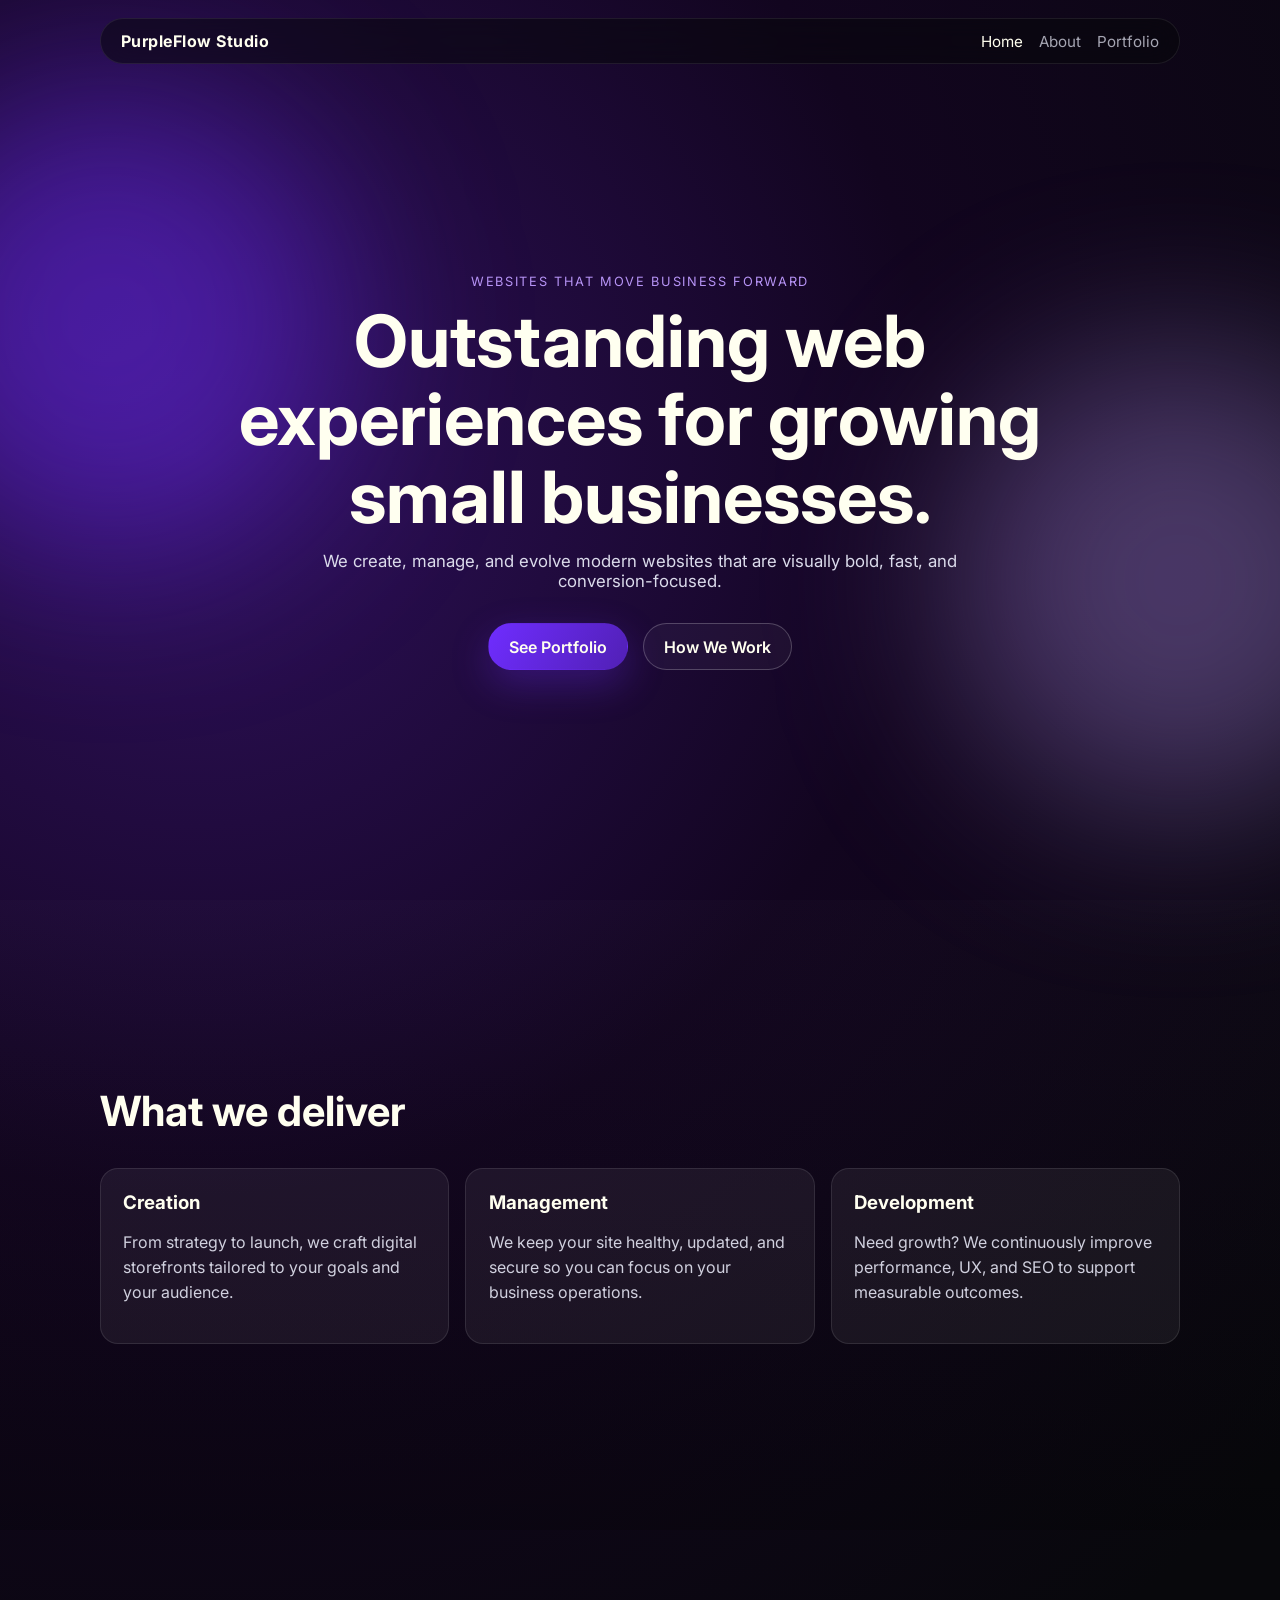
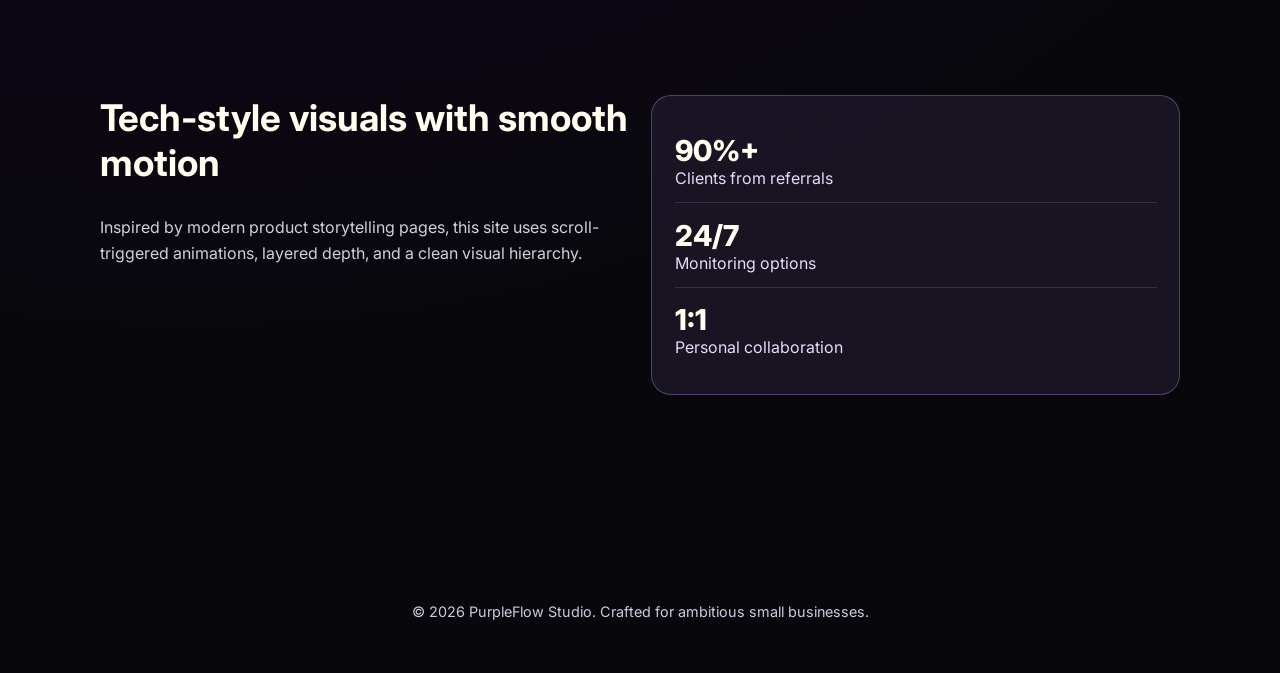
==== index.html @ ea095a4b "Add files via upload" ====
<!DOCTYPE html>
<html lang="en">
  <head>
    <meta charset="UTF-8" />
    <meta name="viewport" content="width=device-width, initial-scale=1.0" />
    <title>PurpleFlow Studio | Home</title>
    <meta
      name="description"
      content="PurpleFlow Studio creates, manages, and develops high-performing websites for small businesses."
    />
    <link rel="preconnect" href="https://fonts.googleapis.com" />
    <link rel="preconnect" href="https://fonts.gstatic.com" crossorigin />
    <link
      href="https://fonts.googleapis.com/css2?family=Inter:wght@400;500;600;700;800&display=swap"
      rel="stylesheet"
    />
    <link rel="stylesheet" href="./index.css" />
  </head>
  <body>
    <div class="scroll-progress" aria-hidden="true"></div>

    <header class="site-header glass">
      <a class="brand" href="./index.html">PurpleFlow Studio</a>
      <nav>
        <ul class="nav-list">
          <li><a class="nav-link active" href="./index.html">Home</a></li>
          <li><a class="nav-link" href="./about.html">About</a></li>
          <li><a class="nav-link" href="./portfolio.html">Portfolio</a></li>
        </ul>
      </nav>
    </header>

    <main>
      <section class="hero section">
        <div class="orb orb-one" aria-hidden="true"></div>
        <div class="orb orb-two" aria-hidden="true"></div>
        <div class="hero-content">
          <p class="eyebrow reveal">Websites that move business forward</p>
          <h1 class="reveal">
            Outstanding web experiences for growing small businesses.
          </h1>
          <p class="hero-description reveal">
            We create, manage, and evolve modern websites that are visually bold,
            fast, and conversion-focused.
          </p>
          <div class="hero-actions reveal">
            <a class="btn btn-primary" href="./portfolio.html">See Portfolio</a>
            <a class="btn btn-secondary" href="./about.html">How We Work</a>
          </div>
        </div>
      </section>

      <section class="section section-dark">
        <div class="content-wrap">
          <h2 class="section-title reveal">What we deliver</h2>
          <div class="feature-grid">
            <article class="feature-card reveal">
              <h3>Creation</h3>
              <p>
                From strategy to launch, we craft digital storefronts tailored
                to your goals and your audience.
              </p>
            </article>
            <article class="feature-card reveal">
              <h3>Management</h3>
              <p>
                We keep your site healthy, updated, and secure so you can focus
                on your business operations.
              </p>
            </article>
            <article class="feature-card reveal">
              <h3>Development</h3>
              <p>
                Need growth? We continuously improve performance, UX, and SEO to
                support measurable outcomes.
              </p>
            </article>
          </div>
        </div>
      </section>

      <section class="section">
        <div class="content-wrap split-layout">
          <div class="split-copy reveal">
            <h2>Tech-style visuals with smooth motion</h2>
            <p>
              Inspired by modern product storytelling pages, this site uses
              scroll-triggered animations, layered depth, and a clean visual
              hierarchy.
            </p>
          </div>
          <div class="stats-card reveal">
            <div class="stat">
              <span class="stat-number">90%+</span>
              <span class="stat-label">Clients from referrals</span>
            </div>
            <div class="stat">
              <span class="stat-number">24/7</span>
              <span class="stat-label">Monitoring options</span>
            </div>
            <div class="stat">
              <span class="stat-number">1:1</span>
              <span class="stat-label">Personal collaboration</span>
            </div>
          </div>
        </div>
      </section>
    </main>

    <footer class="site-footer">
      <p>© 2026 PurpleFlow Studio. Crafted for ambitious small businesses.</p>
    </footer>

    <script src="./index.js"></script>
  </body>
</html>
---- index.css ----
:root {
  --purpleflow: #6f2dff;
  --lavender: #b794f6;
  --ivory: #fffff0;
  --black: #08080c;
  --muted: #a6a6b3;
  --card: rgba(255, 255, 255, 0.06);
}

* {
  box-sizing: border-box;
}

html,
body {
  margin: 0;
  padding: 0;
  scroll-behavior: smooth;
}

body {
  font-family: "Inter", sans-serif;
  color: var(--ivory);
  background: radial-gradient(circle at 15% 20%, #30115f 0, #12051f 35%, #08080c 70%);
  overflow-x: hidden;
}

.scroll-progress {
  position: fixed;
  top: 0;
  left: 0;
  height: 4px;
  width: 0;
  background: linear-gradient(90deg, var(--lavender), var(--purpleflow));
  z-index: 100;
}

.glass {
  backdrop-filter: blur(16px);
  background: rgba(8, 8, 12, 0.55);
  border: 1px solid rgba(255, 255, 255, 0.08);
}

.site-header {
  position: fixed;
  top: 18px;
  left: 50%;
  transform: translateX(-50%);
  width: min(94%, 1080px);
  border-radius: 999px;
  padding: 0.75rem 1.25rem;
  display: flex;
  justify-content: space-between;
  align-items: center;
  z-index: 90;
}

.brand {
  color: var(--ivory);
  text-decoration: none;
  font-weight: 700;
  letter-spacing: 0.03em;
}

.nav-list {
  list-style: none;
  display: flex;
  gap: 1rem;
  margin: 0;
  padding: 0;
}

.nav-link {
  color: var(--muted);
  text-decoration: none;
  font-size: 0.95rem;
  transition: color 0.25s ease;
}

.nav-link:hover,
.nav-link.active {
  color: var(--ivory);
}

.section {
  min-height: 70vh;
  display: grid;
  place-items: center;
  padding: 6rem 1.2rem;
}

.hero {
  min-height: 100vh;
  position: relative;
  isolation: isolate;
  padding-top: 8rem;
}

.orb {
  position: absolute;
  width: 460px;
  height: 460px;
  border-radius: 50%;
  filter: blur(90px);
  z-index: -1;
}

.orb-one {
  background: rgba(111, 45, 255, 0.45);
  top: 10%;
  left: -120px;
}

.orb-two {
  background: rgba(183, 148, 246, 0.35);
  bottom: 10%;
  right: -130px;
}

.hero-content {
  width: min(900px, 100%);
  text-align: center;
}

.eyebrow {
  text-transform: uppercase;
  letter-spacing: 0.13em;
  font-size: 0.8rem;
  color: var(--lavender);
}

h1 {
  font-size: clamp(2.1rem, 7vw, 4.5rem);
  line-height: 1.08;
  margin: 0.7rem 0 1rem;
}

.hero-description {
  color: #dbdbeb;
  width: min(730px, 100%);
  margin: 0 auto;
  font-size: 1.05rem;
}

.hero-actions {
  margin-top: 2rem;
  display: flex;
  justify-content: center;
  gap: 0.9rem;
  flex-wrap: wrap;
}

.btn {
  text-decoration: none;
  padding: 0.78rem 1.25rem;
  border-radius: 999px;
  font-weight: 600;
  border: 1px solid transparent;
  transition: transform 0.25s ease, box-shadow 0.25s ease, background 0.25s ease;
}

.btn:hover {
  transform: translateY(-2px);
}

.btn-primary {
  color: var(--ivory);
  background: linear-gradient(120deg, var(--purpleflow), #5120b5);
  box-shadow: 0 14px 38px rgba(111, 45, 255, 0.3);
}

.btn-secondary {
  color: var(--ivory);
  background: rgba(255, 255, 255, 0.04);
  border-color: rgba(255, 255, 255, 0.22);
}

.section-dark {
  background: linear-gradient(180deg, rgba(255, 255, 255, 0.01), rgba(0, 0, 0, 0.2));
}

.content-wrap {
  width: min(1080px, 100%);
}

.section-title {
  font-size: clamp(1.7rem, 4vw, 2.6rem);
  margin: 0 0 2rem;
}

.feature-grid {
  display: grid;
  grid-template-columns: repeat(auto-fit, minmax(230px, 1fr));
  gap: 1rem;
}

.feature-card {
  padding: 1.4rem;
  border-radius: 18px;
  background: var(--card);
  border: 1px solid rgba(255, 255, 255, 0.1);
}

.feature-card h3 {
  margin: 0;
}

.feature-card p {
  color: #d0d0de;
  line-height: 1.55;
}

.split-layout {
  display: grid;
  grid-template-columns: repeat(2, minmax(260px, 1fr));
  gap: 1.4rem;
}

.split-copy h2 {
  margin-top: 0;
  font-size: clamp(1.5rem, 3.5vw, 2.3rem);
}

.split-copy p {
  color: #d0d0de;
  line-height: 1.6;
}

.stats-card {
  padding: 1.4rem;
  border-radius: 20px;
  border: 1px solid rgba(183, 148, 246, 0.35);
  background: rgba(183, 148, 246, 0.09);
}

.stat {
  display: flex;
  flex-direction: column;
  padding: 0.9rem 0;
  border-bottom: 1px solid rgba(255, 255, 255, 0.12);
}

.stat:last-child {
  border-bottom: 0;
}

.stat-number {
  font-size: 1.8rem;
  font-weight: 800;
}

.stat-label {
  color: #e4ddf9;
}

.site-footer {
  text-align: center;
  color: #cecae1;
  font-size: 0.9rem;
  padding: 1.8rem 1rem 2.4rem;
}

.reveal {
  opacity: 0;
  transform: translateY(20px);
  transition: opacity 0.8s ease, transform 0.8s ease;
}

.reveal.visible {
  opacity: 1;
  transform: translateY(0);
}

@media (max-width: 760px) {
  .site-header {
    width: 96%;
  }

  .nav-list {
    gap: 0.6rem;
  }

  .split-layout {
    grid-template-columns: 1fr;
  }
}
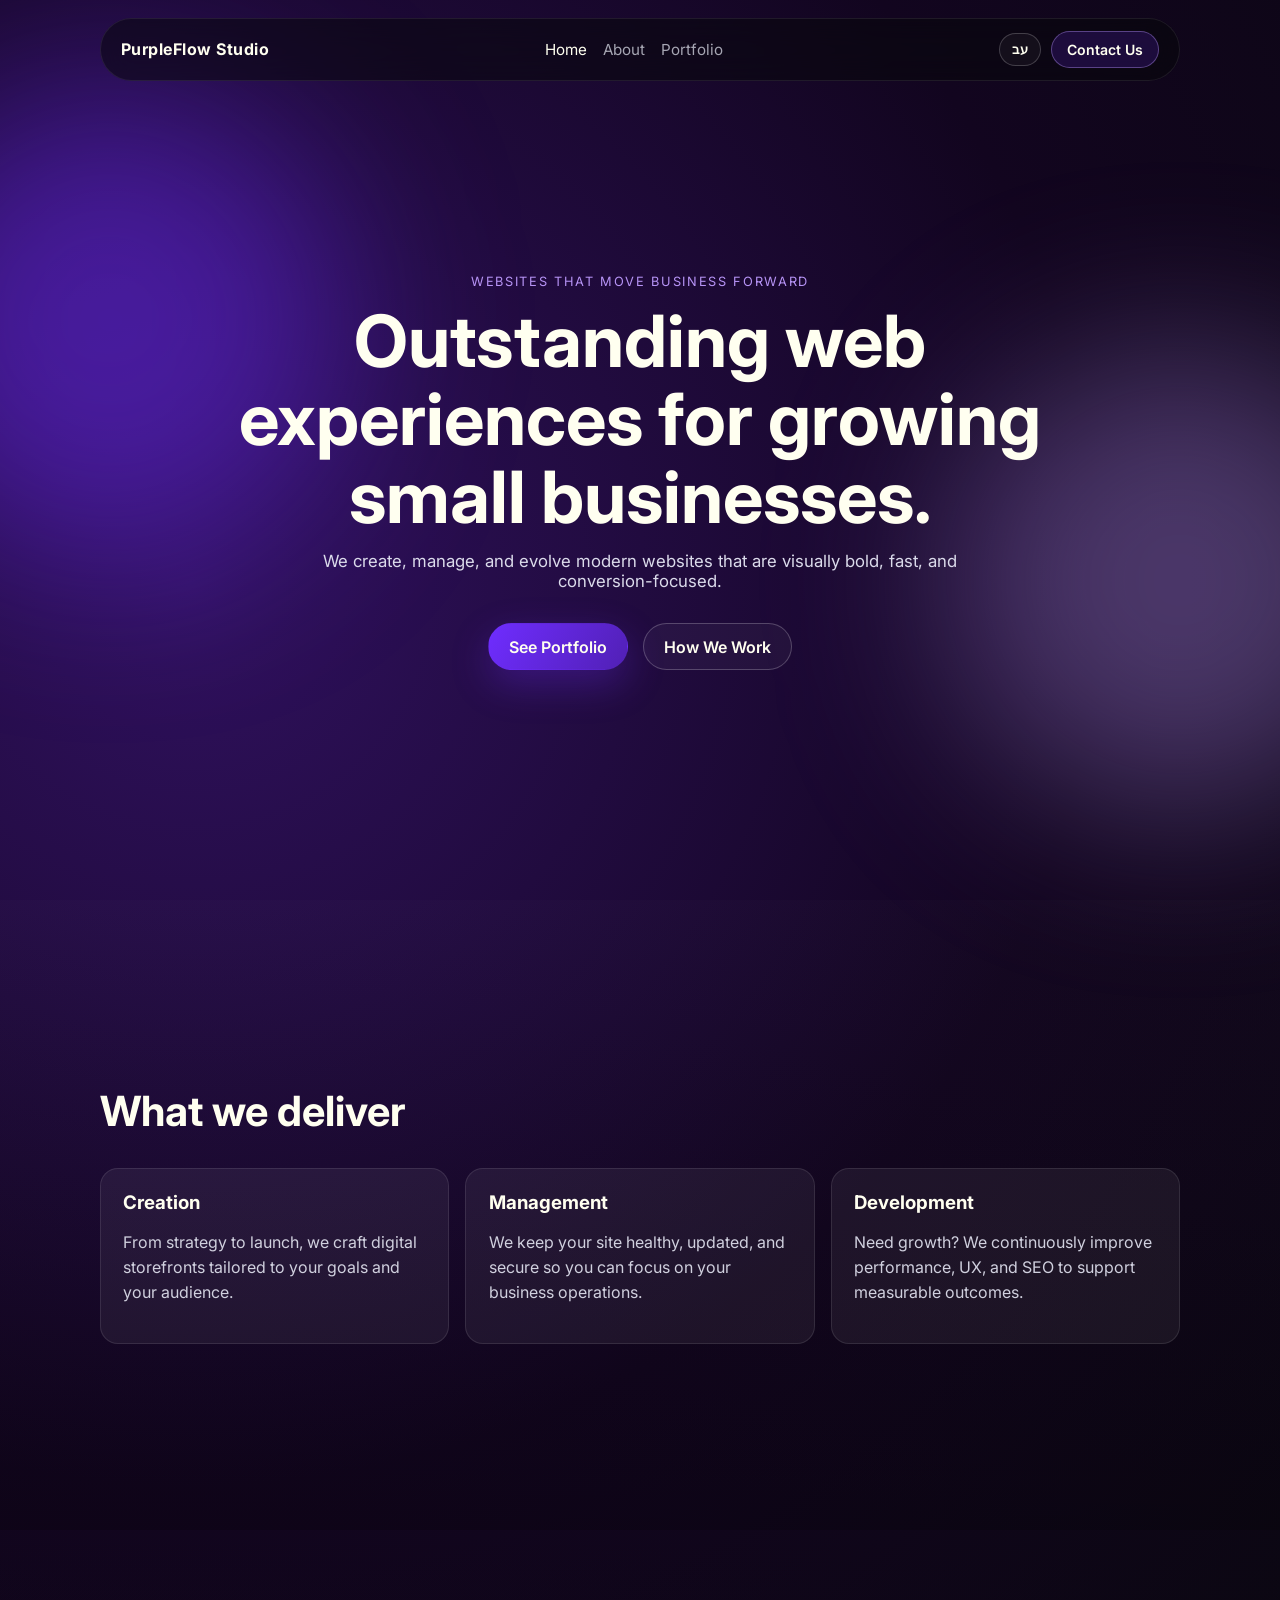
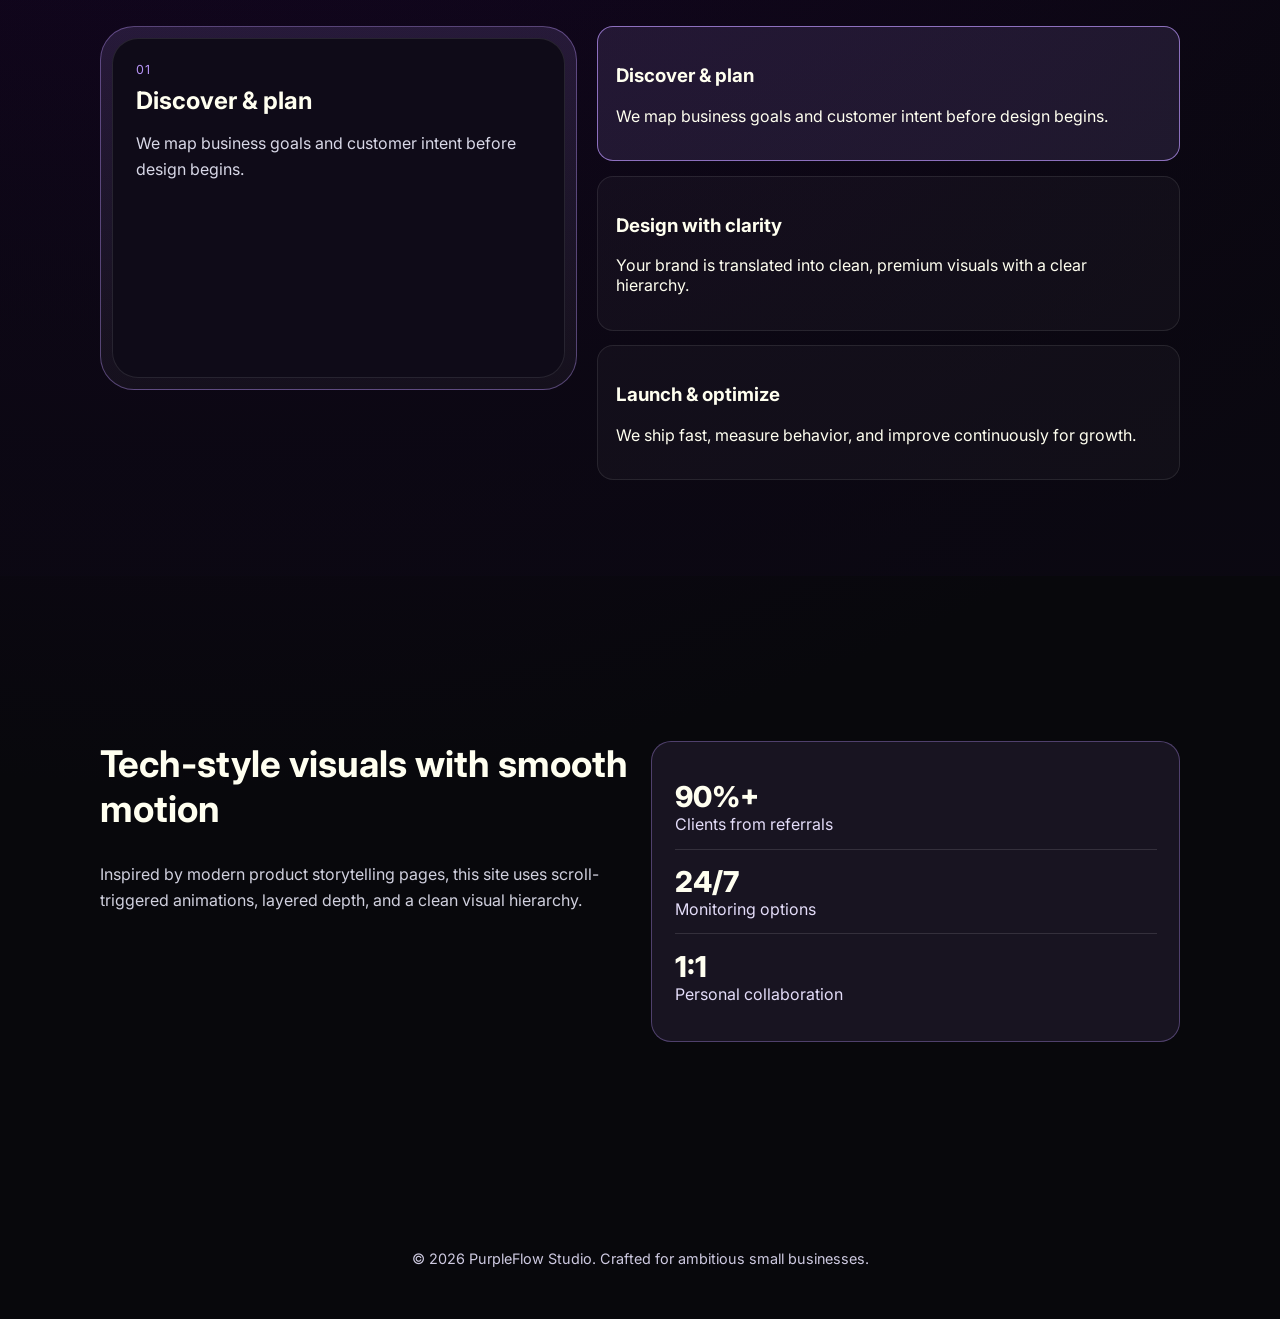
==== commit d0099e43: "Add files via upload" ====
--- a/index.html
+++ b/index.html
@@ -1,5 +1,5 @@
 <!DOCTYPE html>
-<html lang="en">
+<html lang="en" dir="ltr">
   <head>
     <meta charset="UTF-8" />
     <meta name="viewport" content="width=device-width, initial-scale=1.0" />
@@ -23,11 +23,26 @@
       <a class="brand" href="./index.html">PurpleFlow Studio</a>
       <nav>
         <ul class="nav-list">
-          <li><a class="nav-link active" href="./index.html">Home</a></li>
-          <li><a class="nav-link" href="./about.html">About</a></li>
-          <li><a class="nav-link" href="./portfolio.html">Portfolio</a></li>
+          <li>
+            <a class="nav-link active" href="./index.html" data-i18n="nav_home">Home</a>
+          </li>
+          <li><a class="nav-link" href="./about.html" data-i18n="nav_about">About</a></li>
+          <li>
+            <a class="nav-link" href="./portfolio.html" data-i18n="nav_portfolio">Portfolio</a>
+          </li>
         </ul>
       </nav>
+      <div class="header-actions">
+        <button class="lang-toggle" type="button" aria-label="Toggle language">עב</button>
+        <a
+          class="btn btn-whatsapp"
+          href="https://wa.me/?text=%D7%94%D7%99%D7%99%2C%20%D7%90%D7%A9%D7%9E%D7%97%20%D7%9C%D7%A7%D7%91%D7%95%D7%A2%20%D7%A9%D7%99%D7%97%D7%AA%20%D7%94%D7%99%D7%9B%D7%A8%D7%95%D7%AA%20%D7%91%D7%A0%D7%95%D7%92%D7%A2%20%D7%9C%D7%A9%D7%99%D7%A8%D7%95%D7%AA%D7%9A."
+          target="_blank"
+          rel="noopener noreferrer"
+          data-i18n="contact_cta"
+          >Contact Us</a
+        >
+      </div>
     </header>
 
     <main>
@@ -35,44 +50,80 @@
         <div class="orb orb-one" aria-hidden="true"></div>
         <div class="orb orb-two" aria-hidden="true"></div>
         <div class="hero-content">
-          <p class="eyebrow reveal">Websites that move business forward</p>
+          <p class="eyebrow reveal" data-i18n="hero_eyebrow">Websites that move business forward</p>
           <h1 class="reveal">
-            Outstanding web experiences for growing small businesses.
+            <span data-i18n="hero_title">Outstanding web experiences for growing small businesses.</span>
           </h1>
-          <p class="hero-description reveal">
+          <p class="hero-description reveal" data-i18n="hero_desc">
             We create, manage, and evolve modern websites that are visually bold,
             fast, and conversion-focused.
           </p>
           <div class="hero-actions reveal">
-            <a class="btn btn-primary" href="./portfolio.html">See Portfolio</a>
-            <a class="btn btn-secondary" href="./about.html">How We Work</a>
+            <a class="btn btn-primary" href="./portfolio.html" data-i18n="hero_btn_1">See Portfolio</a>
+            <a class="btn btn-secondary" href="./about.html" data-i18n="hero_btn_2">How We Work</a>
           </div>
         </div>
       </section>
 
       <section class="section section-dark">
         <div class="content-wrap">
-          <h2 class="section-title reveal">What we deliver</h2>
+          <h2 class="section-title reveal" data-i18n="deliver_title">What we deliver</h2>
           <div class="feature-grid">
             <article class="feature-card reveal">
-              <h3>Creation</h3>
-              <p>
+              <h3 data-i18n="feature_1_title">Creation</h3>
+              <p data-i18n="feature_1_desc">
                 From strategy to launch, we craft digital storefronts tailored
                 to your goals and your audience.
               </p>
             </article>
             <article class="feature-card reveal">
-              <h3>Management</h3>
-              <p>
+              <h3 data-i18n="feature_2_title">Management</h3>
+              <p data-i18n="feature_2_desc">
                 We keep your site healthy, updated, and secure so you can focus
                 on your business operations.
               </p>
             </article>
             <article class="feature-card reveal">
-              <h3>Development</h3>
-              <p>
+              <h3 data-i18n="feature_3_title">Development</h3>
+              <p data-i18n="feature_3_desc">
                 Need growth? We continuously improve performance, UX, and SEO to
                 support measurable outcomes.
+              </p>
+            </article>
+          </div>
+        </div>
+      </section>
+
+      <section class="section story-section">
+        <div class="story-wrap">
+          <div class="story-display reveal">
+            <div class="device-frame">
+              <div class="device-screen">
+                <p class="screen-step-number">01</p>
+                <h3 class="screen-step-title" data-i18n="story_step_1_title">Discover & plan</h3>
+                <p class="screen-step-desc" data-i18n="story_step_1_desc">
+                  We map business goals and customer intent before design begins.
+                </p>
+              </div>
+            </div>
+          </div>
+          <div class="story-steps">
+            <article class="story-step reveal is-active" data-step="1">
+              <h3 data-i18n="story_step_1_title">Discover & plan</h3>
+              <p data-i18n="story_step_1_desc">
+                We map business goals and customer intent before design begins.
+              </p>
+            </article>
+            <article class="story-step reveal" data-step="2">
+              <h3 data-i18n="story_step_2_title">Design with clarity</h3>
+              <p data-i18n="story_step_2_desc">
+                Your brand is translated into clean, premium visuals with a clear hierarchy.
+              </p>
+            </article>
+            <article class="story-step reveal" data-step="3">
+              <h3 data-i18n="story_step_3_title">Launch & optimize</h3>
+              <p data-i18n="story_step_3_desc">
+                We ship fast, measure behavior, and improve continuously for growth.
               </p>
             </article>
           </div>
@@ -82,8 +133,8 @@
       <section class="section">
         <div class="content-wrap split-layout">
           <div class="split-copy reveal">
-            <h2>Tech-style visuals with smooth motion</h2>
-            <p>
+            <h2 data-i18n="motion_title">Tech-style visuals with smooth motion</h2>
+            <p data-i18n="motion_desc">
               Inspired by modern product storytelling pages, this site uses
               scroll-triggered animations, layered depth, and a clean visual
               hierarchy.
@@ -92,15 +143,15 @@
           <div class="stats-card reveal">
             <div class="stat">
               <span class="stat-number">90%+</span>
-              <span class="stat-label">Clients from referrals</span>
+              <span class="stat-label" data-i18n="stat_1">Clients from referrals</span>
             </div>
             <div class="stat">
               <span class="stat-number">24/7</span>
-              <span class="stat-label">Monitoring options</span>
+              <span class="stat-label" data-i18n="stat_2">Monitoring options</span>
             </div>
             <div class="stat">
               <span class="stat-number">1:1</span>
-              <span class="stat-label">Personal collaboration</span>
+              <span class="stat-label" data-i18n="stat_3">Personal collaboration</span>
             </div>
           </div>
         </div>
@@ -108,7 +159,7 @@
     </main>
 
     <footer class="site-footer">
-      <p>© 2026 PurpleFlow Studio. Crafted for ambitious small businesses.</p>
+      <p data-i18n="footer_copy">© 2026 PurpleFlow Studio. Crafted for ambitious small businesses.</p>
     </footer>
 
     <script src="./index.js"></script>
--- a/index.css
+++ b/index.css
@@ -53,6 +53,7 @@
   justify-content: space-between;
   align-items: center;
   z-index: 90;
+  gap: 0.8rem;
 }
 
 .brand {
@@ -80,6 +81,12 @@
 .nav-link:hover,
 .nav-link.active {
   color: var(--ivory);
+}
+
+.header-actions {
+  display: flex;
+  align-items: center;
+  gap: 0.6rem;
 }
 
 .section {
@@ -159,6 +166,16 @@
   transition: transform 0.25s ease, box-shadow 0.25s ease, background 0.25s ease;
 }
 
+.lang-toggle {
+  padding: 0.5rem 0.75rem;
+  border-radius: 999px;
+  border: 1px solid rgba(255, 255, 255, 0.2);
+  background: rgba(255, 255, 255, 0.04);
+  color: var(--ivory);
+  font-weight: 700;
+  cursor: pointer;
+}
+
 .btn:hover {
   transform: translateY(-2px);
 }
@@ -173,6 +190,14 @@
   color: var(--ivory);
   background: rgba(255, 255, 255, 0.04);
   border-color: rgba(255, 255, 255, 0.22);
+}
+
+.btn-whatsapp {
+  color: var(--ivory);
+  background: rgba(111, 45, 255, 0.18);
+  border-color: rgba(183, 148, 246, 0.4);
+  padding: 0.56rem 0.95rem;
+  font-size: 0.88rem;
 }
 
 .section-dark {
@@ -210,6 +235,74 @@
   line-height: 1.55;
 }
 
+.story-section {
+  background: linear-gradient(180deg, rgba(12, 8, 20, 0), rgba(12, 8, 20, 0.7));
+}
+
+.story-wrap {
+  width: min(1080px, 100%);
+  display: grid;
+  grid-template-columns: minmax(260px, 0.9fr) minmax(320px, 1.1fr);
+  gap: 1.2rem;
+}
+
+.story-display {
+  position: sticky;
+  top: 112px;
+  align-self: start;
+}
+
+.device-frame {
+  border-radius: 34px;
+  padding: 0.7rem;
+  border: 1px solid rgba(183, 148, 246, 0.4);
+  background: linear-gradient(180deg, rgba(183, 148, 246, 0.14), rgba(255, 255, 255, 0.04));
+}
+
+.device-screen {
+  border-radius: 26px;
+  min-height: 340px;
+  padding: 1.4rem;
+  background: #0f0b18;
+  border: 1px solid rgba(255, 255, 255, 0.1);
+}
+
+.screen-step-number {
+  margin: 0 0 0.6rem;
+  color: var(--lavender);
+  letter-spacing: 0.08em;
+  font-size: 0.78rem;
+}
+
+.screen-step-title {
+  margin: 0;
+  font-size: 1.5rem;
+}
+
+.screen-step-desc {
+  color: #d8d8e7;
+  line-height: 1.6;
+}
+
+.story-steps {
+  display: grid;
+  gap: 0.9rem;
+}
+
+.story-step {
+  padding: 1.15rem;
+  border-radius: 16px;
+  border: 1px solid rgba(255, 255, 255, 0.09);
+  background: rgba(255, 255, 255, 0.03);
+  transition: border-color 0.3s ease, transform 0.3s ease;
+}
+
+.story-step.is-active {
+  border-color: rgba(183, 148, 246, 0.72);
+  transform: translateY(-2px);
+  background: rgba(183, 148, 246, 0.12);
+}
+
 .split-layout {
   display: grid;
   grid-template-columns: repeat(2, minmax(260px, 1fr));
@@ -260,6 +353,19 @@
   padding: 1.8rem 1rem 2.4rem;
 }
 
+html[dir="rtl"] body {
+  text-align: right;
+}
+
+html[dir="rtl"] .site-header {
+  flex-direction: row-reverse;
+}
+
+html[dir="rtl"] .hero-content,
+html[dir="rtl"] .section-title {
+  text-align: right;
+}
+
 .reveal {
   opacity: 0;
   transform: translateY(20px);
@@ -280,6 +386,21 @@
     gap: 0.6rem;
   }
 
+  .site-header {
+    flex-wrap: wrap;
+    justify-content: center;
+    border-radius: 18px;
+  }
+
+  .story-wrap {
+    grid-template-columns: 1fr;
+  }
+
+  .story-display {
+    position: relative;
+    top: 0;
+  }
+
   .split-layout {
     grid-template-columns: 1fr;
   }
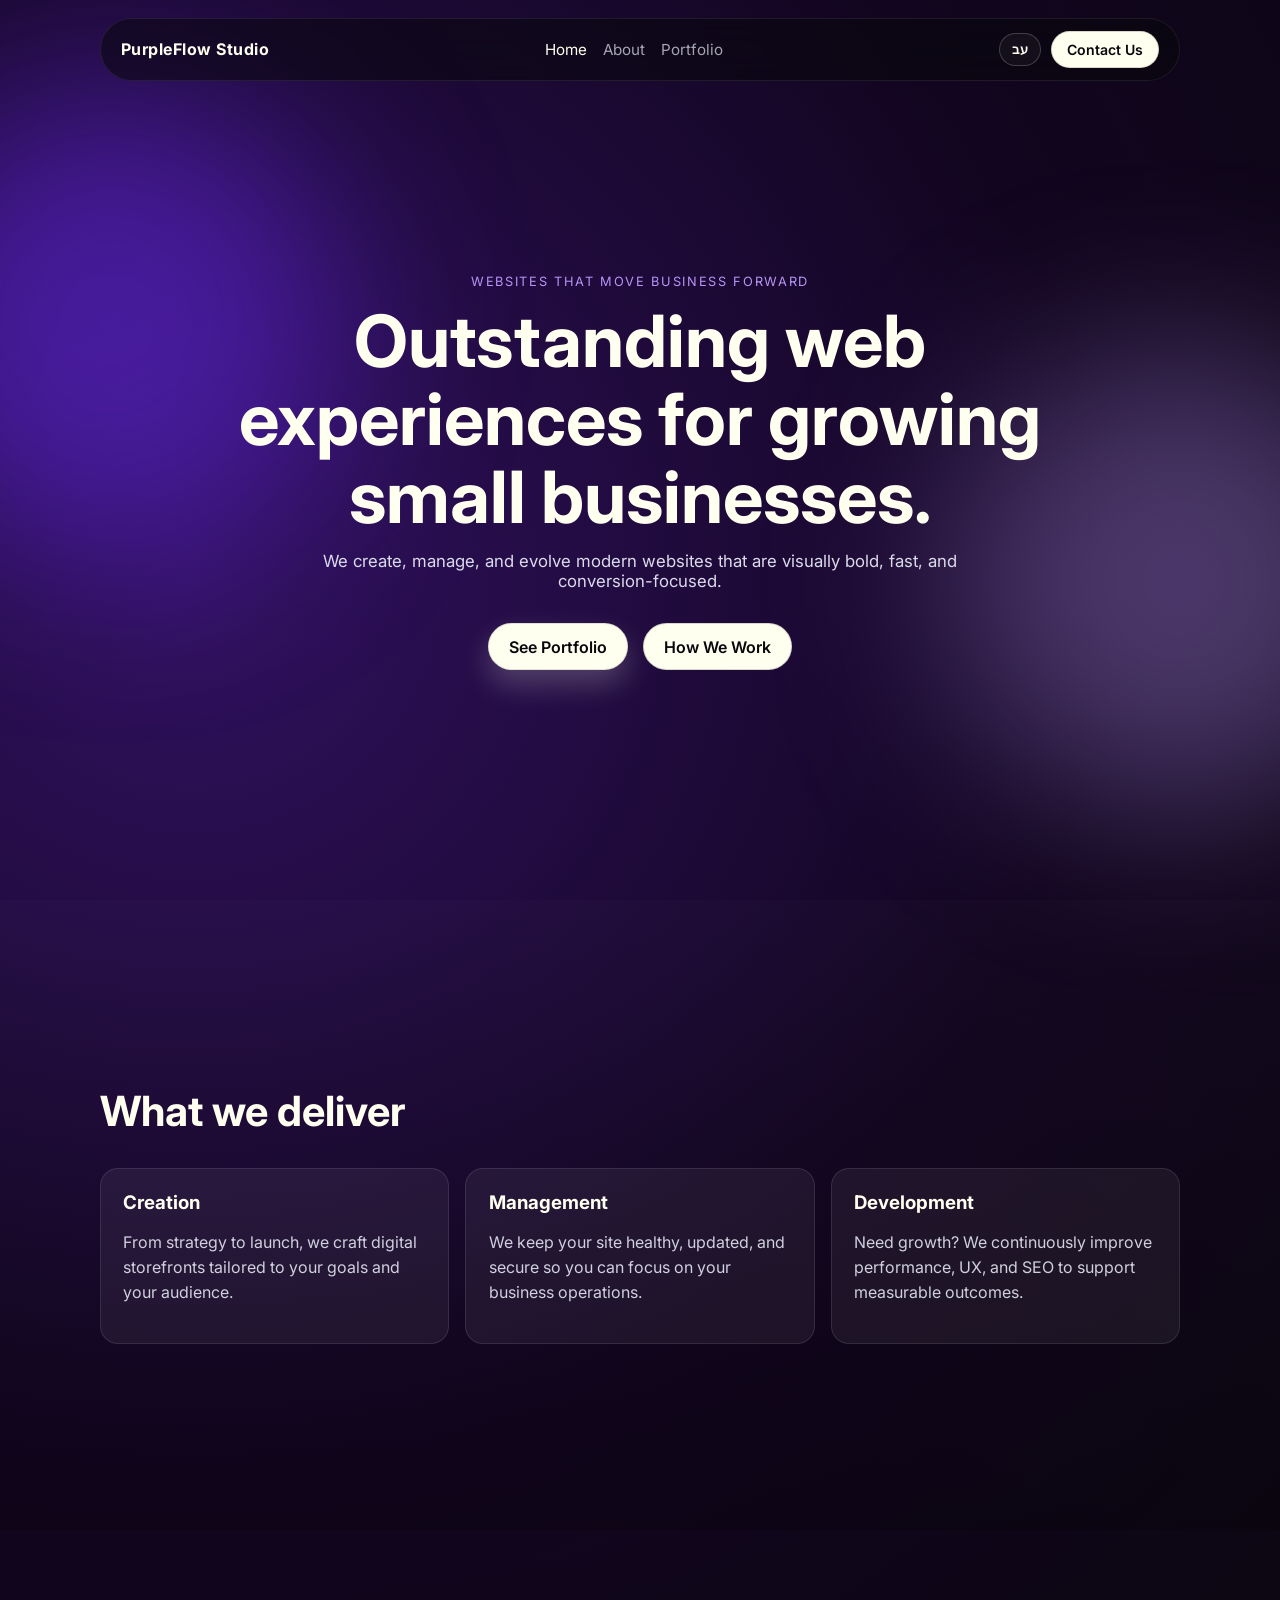
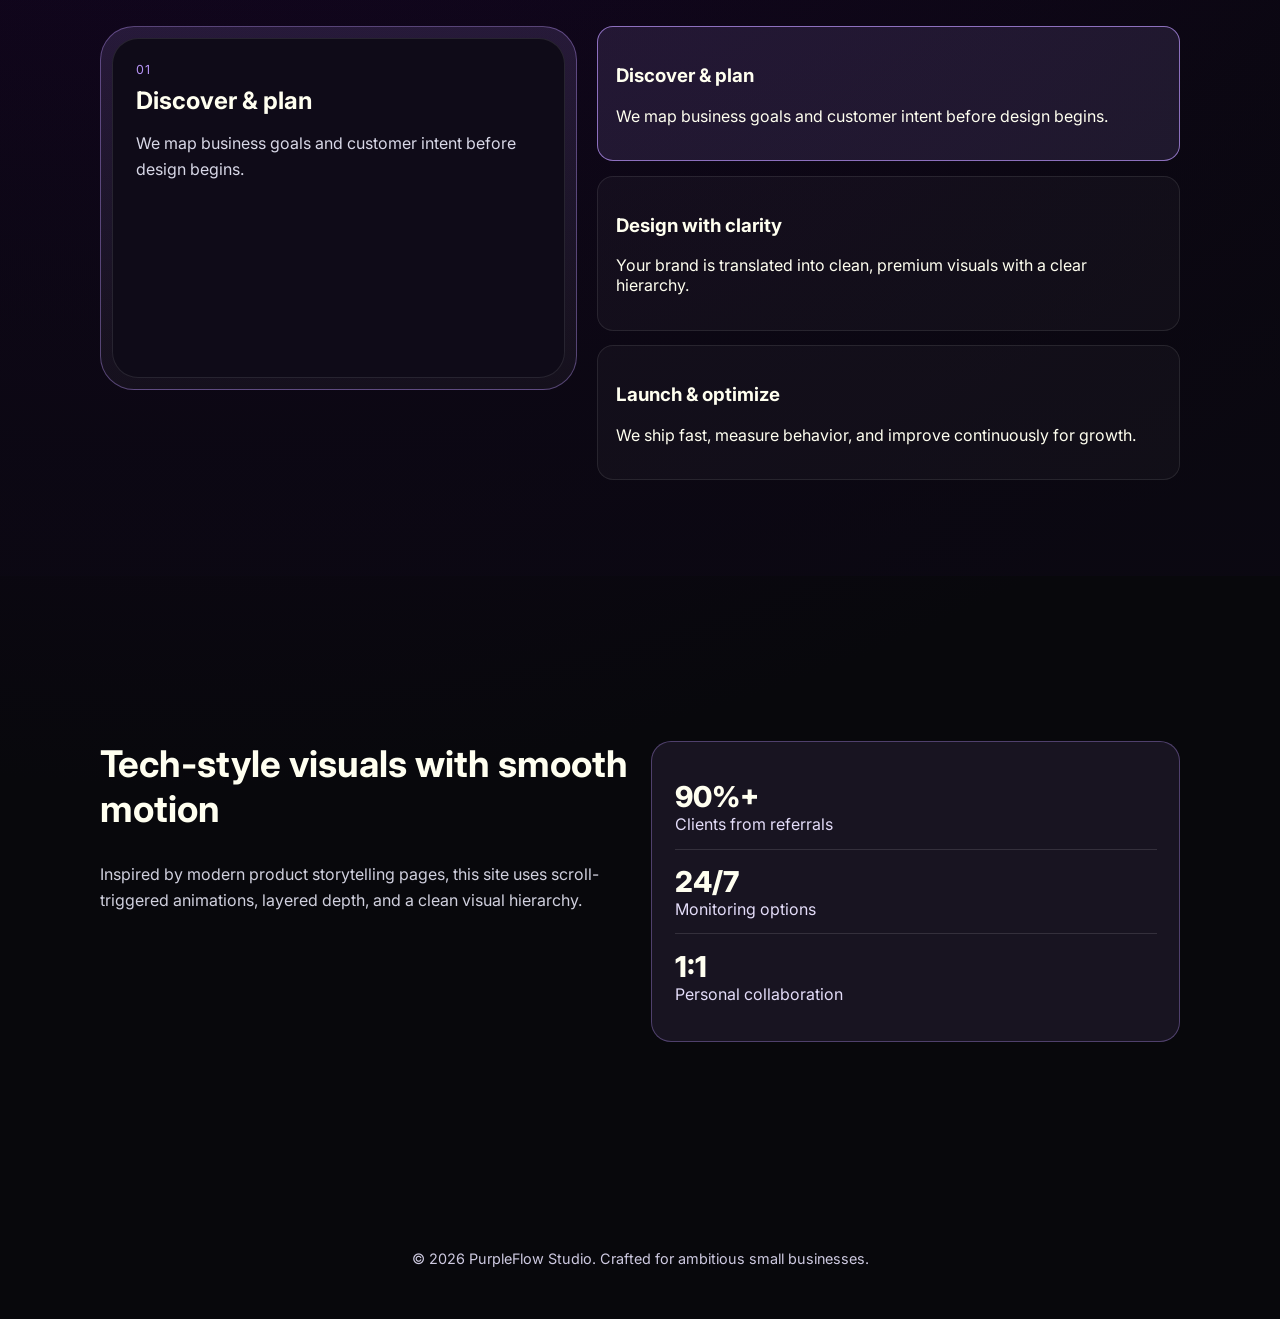
==== commit 9305feff: "Add files via upload" ====
--- a/index.html
+++ b/index.html
@@ -21,7 +21,18 @@
 
     <header class="site-header glass">
       <a class="brand" href="./index.html">PurpleFlow Studio</a>
-      <nav>
+      <button
+        class="menu-toggle"
+        type="button"
+        aria-label="Open menu"
+        aria-expanded="false"
+        aria-controls="primary-nav"
+      >
+        <span></span>
+        <span></span>
+        <span></span>
+      </button>
+      <nav id="primary-nav" class="site-nav">
         <ul class="nav-list">
           <li>
             <a class="nav-link active" href="./index.html" data-i18n="nav_home">Home</a>
--- a/index.css
+++ b/index.css
@@ -63,6 +63,10 @@
   letter-spacing: 0.03em;
 }
 
+.site-nav {
+  display: block;
+}
+
 .nav-list {
   list-style: none;
   display: flex;
@@ -87,6 +91,26 @@
   display: flex;
   align-items: center;
   gap: 0.6rem;
+}
+
+.menu-toggle {
+  display: none;
+  width: 42px;
+  height: 42px;
+  border-radius: 10px;
+  border: 1px solid rgba(255, 255, 255, 0.2);
+  background: rgba(255, 255, 255, 0.04);
+  padding: 0.5rem;
+  cursor: pointer;
+}
+
+.menu-toggle span {
+  display: block;
+  height: 2px;
+  width: 100%;
+  margin: 5px 0;
+  background: var(--ivory);
+  transition: transform 0.25s ease, opacity 0.25s ease;
 }
 
 .section {
@@ -181,21 +205,22 @@
 }
 
 .btn-primary {
-  color: var(--ivory);
-  background: linear-gradient(120deg, var(--purpleflow), #5120b5);
-  box-shadow: 0 14px 38px rgba(111, 45, 255, 0.3);
+  color: var(--black);
+  background: var(--ivory);
+  border-color: rgba(8, 8, 12, 0.12);
+  box-shadow: 0 14px 30px rgba(255, 255, 240, 0.22);
 }
 
 .btn-secondary {
-  color: var(--ivory);
-  background: rgba(255, 255, 255, 0.04);
-  border-color: rgba(255, 255, 255, 0.22);
+  color: var(--black);
+  background: var(--ivory);
+  border-color: rgba(8, 8, 12, 0.16);
 }
 
 .btn-whatsapp {
-  color: var(--ivory);
-  background: rgba(111, 45, 255, 0.18);
-  border-color: rgba(183, 148, 246, 0.4);
+  color: var(--black);
+  background: var(--ivory);
+  border-color: rgba(8, 8, 12, 0.16);
   padding: 0.56rem 0.95rem;
   font-size: 0.88rem;
 }
@@ -377,21 +402,55 @@
   transform: translateY(0);
 }
 
+@media (max-width: 980px) {
+  .site-header {
+    border-radius: 18px;
+    align-items: center;
+    flex-wrap: wrap;
+    width: 96%;
+  }
+
+  .menu-toggle {
+    display: block;
+    margin-left: auto;
+  }
+
+  .site-nav {
+    display: none;
+    width: 100%;
+    order: 4;
+  }
+
+  .site-header.menu-open .site-nav {
+    display: block;
+  }
+
+  .nav-list {
+    flex-direction: column;
+    gap: 0.2rem;
+    width: 100%;
+    background: rgba(8, 8, 12, 0.75);
+    border: 1px solid rgba(255, 255, 255, 0.08);
+    border-radius: 14px;
+    padding: 0.6rem;
+  }
+
+  .nav-link {
+    display: block;
+    padding: 0.55rem 0.4rem;
+  }
+
+  .header-actions {
+    margin-left: 0;
+  }
+
+  html[dir="rtl"] .menu-toggle {
+    margin-left: 0;
+    margin-right: auto;
+  }
+}
+
 @media (max-width: 760px) {
-  .site-header {
-    width: 96%;
-  }
-
-  .nav-list {
-    gap: 0.6rem;
-  }
-
-  .site-header {
-    flex-wrap: wrap;
-    justify-content: center;
-    border-radius: 18px;
-  }
-
   .story-wrap {
     grid-template-columns: 1fr;
   }
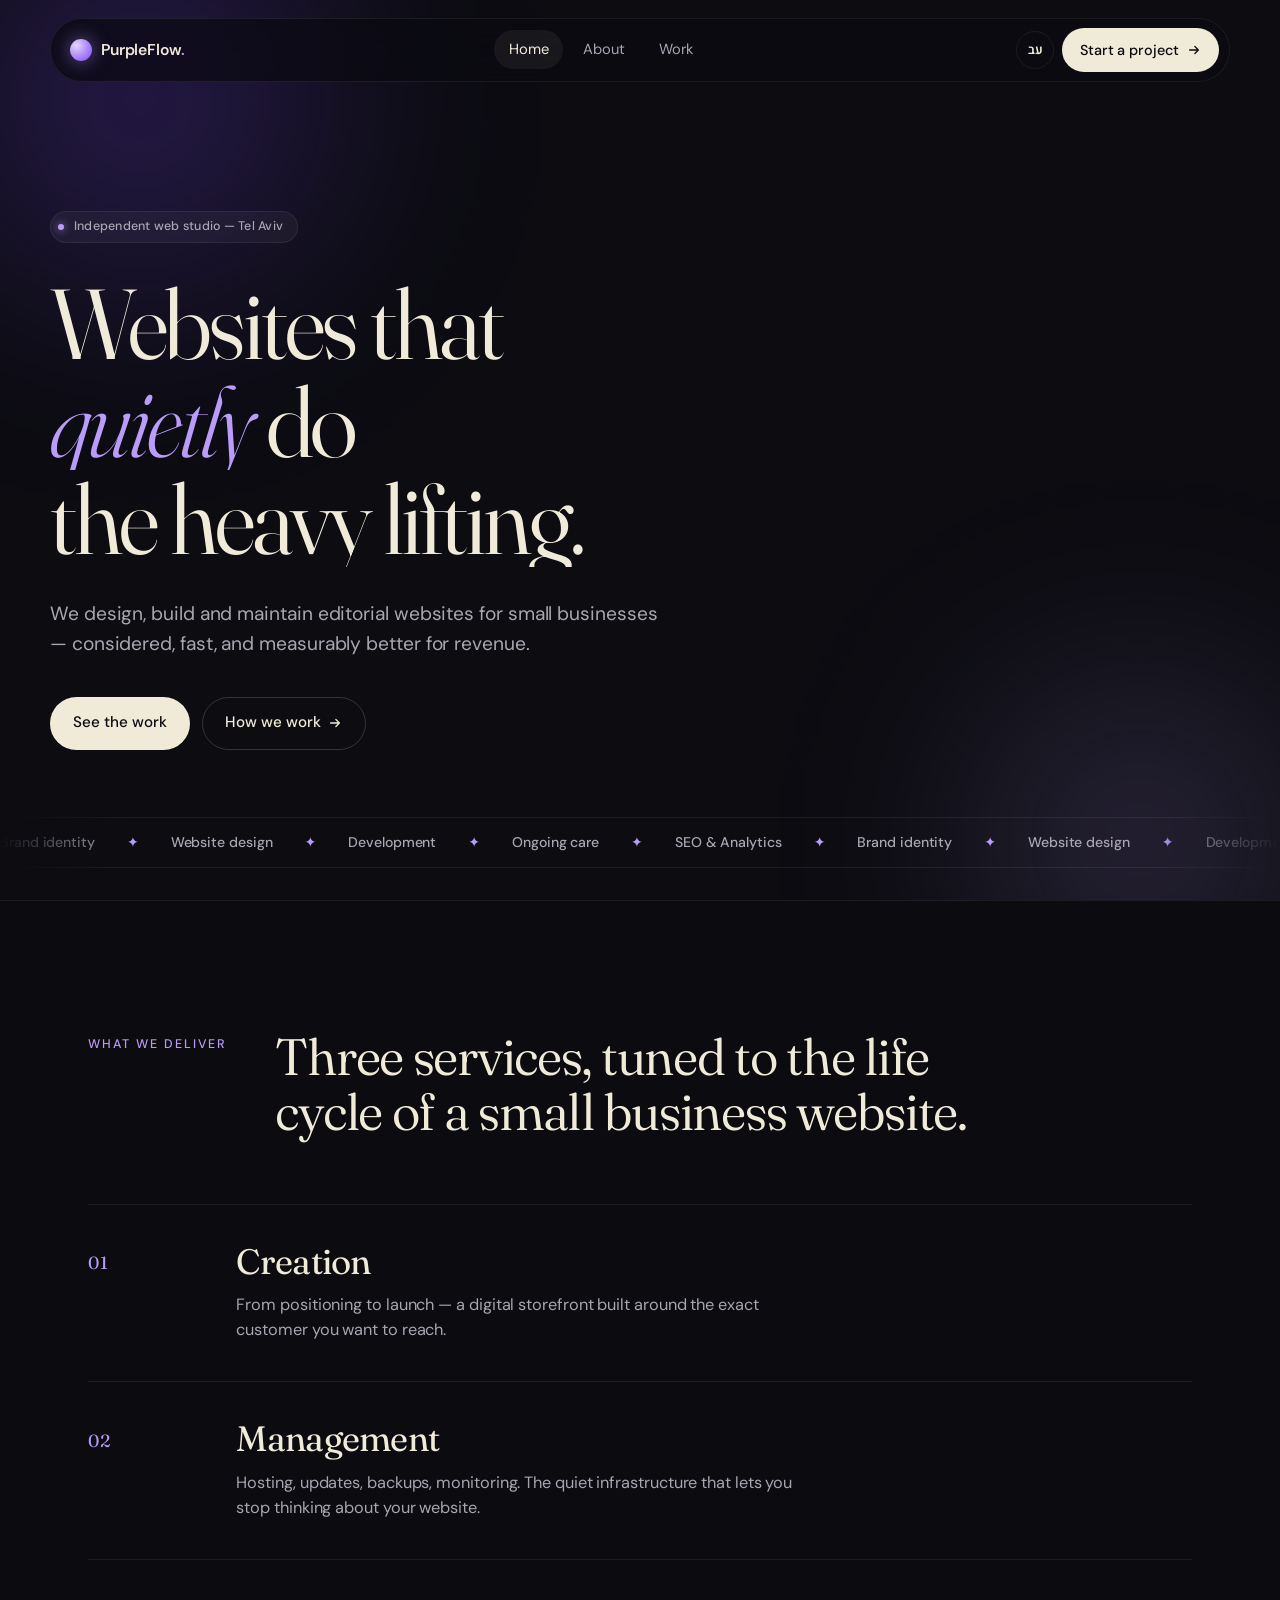
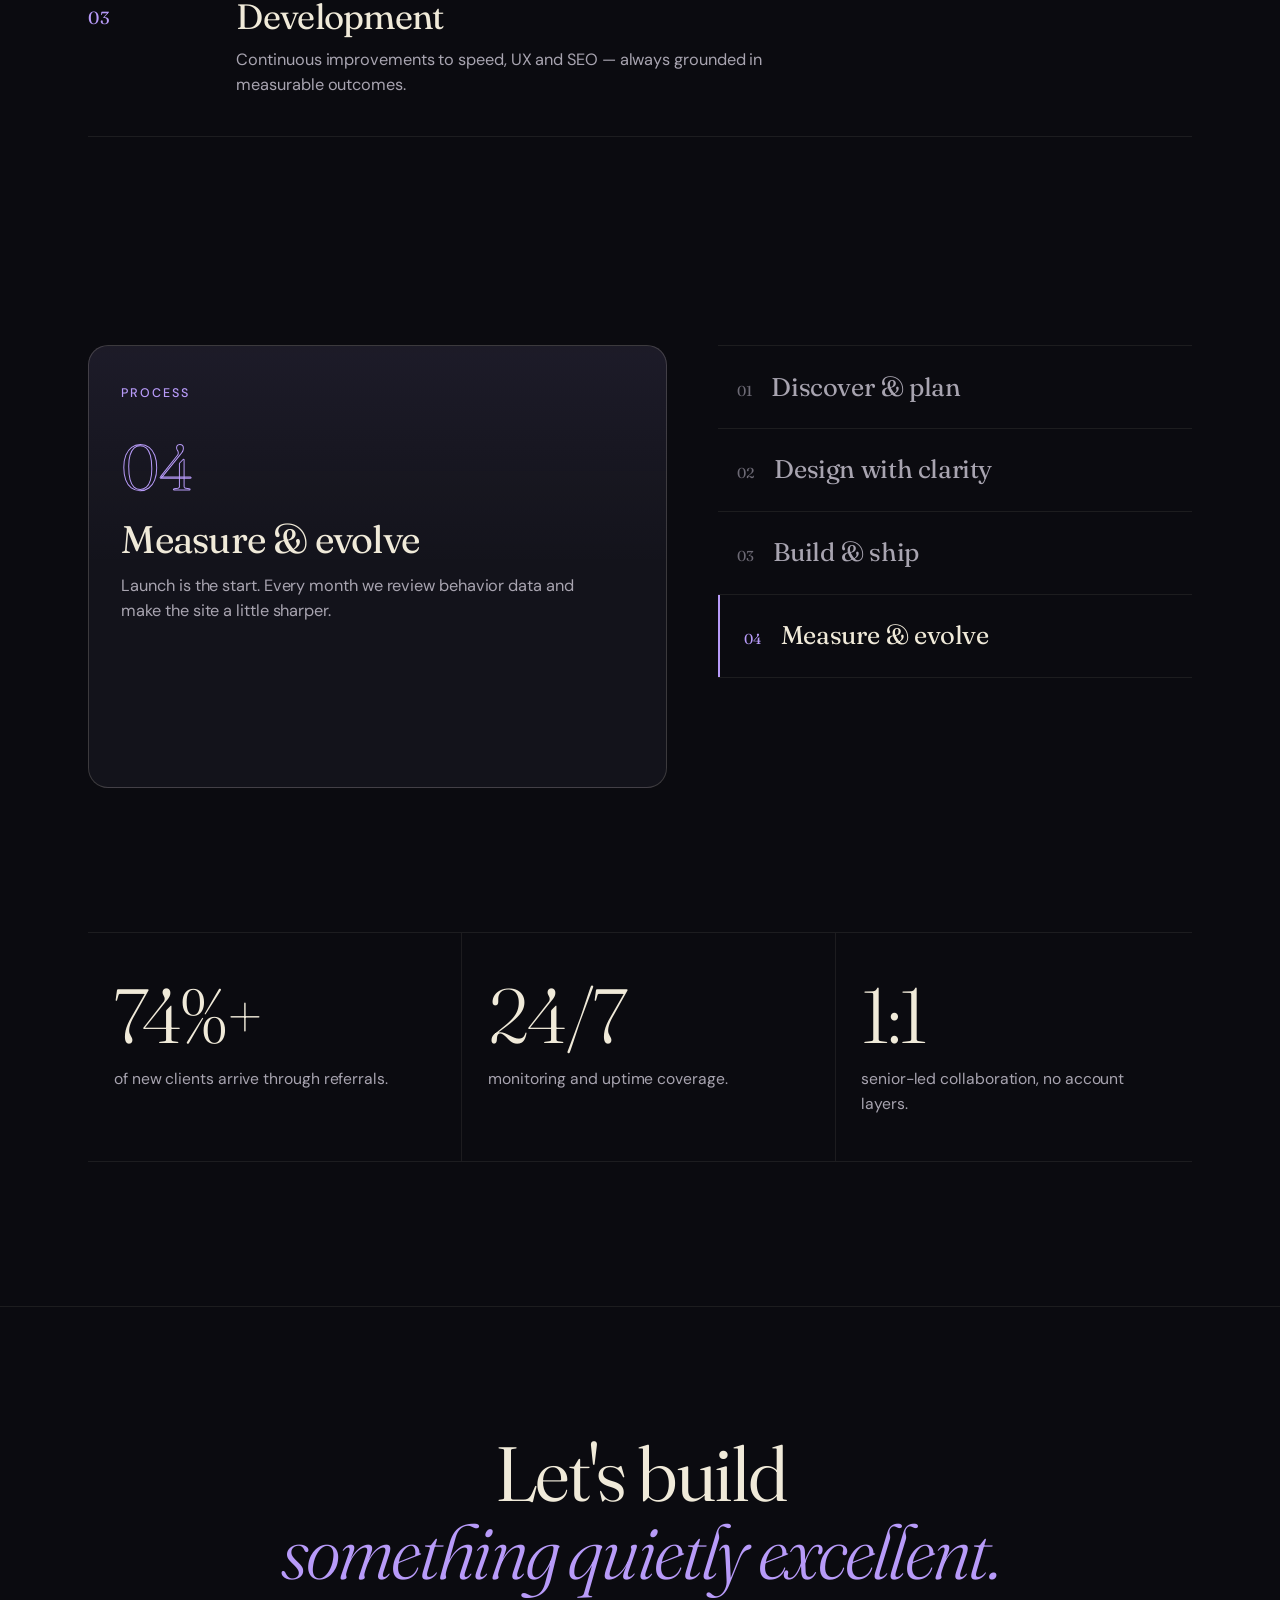
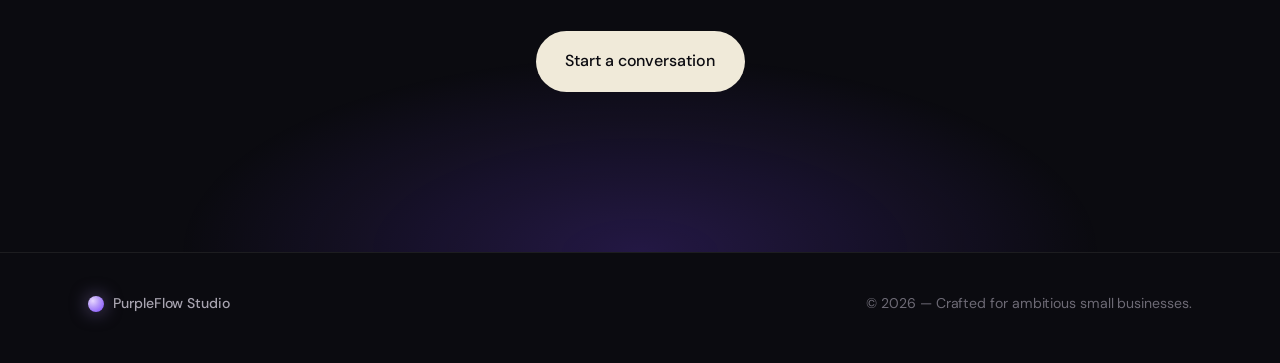
==== commit d304739b: "Add files via upload" ====
--- a/index.html
+++ b/index.html
@@ -3,174 +3,276 @@
   <head>
     <meta charset="UTF-8" />
     <meta name="viewport" content="width=device-width, initial-scale=1.0" />
-    <title>PurpleFlow Studio | Home</title>
+    <meta name="theme-color" content="#0b0b10" />
+    <title>PurpleFlow Studio — Websites that move business forward</title>
     <meta
       name="description"
-      content="PurpleFlow Studio creates, manages, and develops high-performing websites for small businesses."
+      content="PurpleFlow Studio designs, builds, and evolves websites for small businesses that want to look premium and perform reliably."
     />
+
+    <meta property="og:title" content="PurpleFlow Studio" />
+    <meta property="og:description" content="Editorial, fast, conversion-focused websites for growing small businesses." />
+    <meta property="og:type" content="website" />
+
     <link rel="preconnect" href="https://fonts.googleapis.com" />
     <link rel="preconnect" href="https://fonts.gstatic.com" crossorigin />
     <link
-      href="https://fonts.googleapis.com/css2?family=Inter:wght@400;500;600;700;800&display=swap"
+      href="https://fonts.googleapis.com/css2?family=Fraunces:ital,opsz,wght@0,9..144,300..700;1,9..144,300..600&family=DM+Sans:opsz,wght@9..40,400;9..40,500;9..40,600;9..40,700&family=Frank+Ruhl+Libre:wght@400;500;700&family=Heebo:wght@400;500;600;700&display=swap"
       rel="stylesheet"
     />
     <link rel="stylesheet" href="./index.css" />
   </head>
   <body>
     <div class="scroll-progress" aria-hidden="true"></div>
-
-    <header class="site-header glass">
-      <a class="brand" href="./index.html">PurpleFlow Studio</a>
-      <button
-        class="menu-toggle"
-        type="button"
-        aria-label="Open menu"
-        aria-expanded="false"
-        aria-controls="primary-nav"
-      >
-        <span></span>
-        <span></span>
-        <span></span>
-      </button>
-      <nav id="primary-nav" class="site-nav">
-        <ul class="nav-list">
-          <li>
-            <a class="nav-link active" href="./index.html" data-i18n="nav_home">Home</a>
-          </li>
-          <li><a class="nav-link" href="./about.html" data-i18n="nav_about">About</a></li>
-          <li>
-            <a class="nav-link" href="./portfolio.html" data-i18n="nav_portfolio">Portfolio</a>
-          </li>
-        </ul>
-      </nav>
-      <div class="header-actions">
-        <button class="lang-toggle" type="button" aria-label="Toggle language">עב</button>
-        <a
-          class="btn btn-whatsapp"
-          href="https://wa.me/?text=%D7%94%D7%99%D7%99%2C%20%D7%90%D7%A9%D7%9E%D7%97%20%D7%9C%D7%A7%D7%91%D7%95%D7%A2%20%D7%A9%D7%99%D7%97%D7%AA%20%D7%94%D7%99%D7%9B%D7%A8%D7%95%D7%AA%20%D7%91%D7%A0%D7%95%D7%92%D7%A2%20%D7%9C%D7%A9%D7%99%D7%A8%D7%95%D7%AA%D7%9A."
-          target="_blank"
-          rel="noopener noreferrer"
-          data-i18n="contact_cta"
-          >Contact Us</a
+    <div class="grain" aria-hidden="true"></div>
+
+    <header class="site-header">
+      <div class="header-inner">
+        <a class="brand" href="./index.html">
+          <span class="brand-mark" aria-hidden="true"></span>
+          <span class="brand-name">PurpleFlow<span class="brand-dot">.</span></span>
+        </a>
+        <button
+          class="menu-toggle"
+          type="button"
+          aria-label="Open menu"
+          aria-expanded="false"
+          aria-controls="primary-nav"
         >
+          <span></span>
+          <span></span>
+        </button>
+        <nav id="primary-nav" class="site-nav">
+          <ul class="nav-list">
+            <li><a class="nav-link is-active" href="./index.html" data-i18n="nav_home">Home</a></li>
+            <li><a class="nav-link" href="./about.html" data-i18n="nav_about">About</a></li>
+            <li><a class="nav-link" href="./portfolio.html" data-i18n="nav_portfolio">Work</a></li>
+          </ul>
+        </nav>
+        <div class="header-actions">
+          <button class="lang-toggle" type="button" aria-label="Toggle language">עב</button>
+          <a
+            class="btn btn-contact"
+            href="https://wa.me/?text=%D7%94%D7%99%D7%99%2C%20%D7%90%D7%A9%D7%9E%D7%97%20%D7%9C%D7%A7%D7%91%D7%95%D7%A2%20%D7%A9%D7%99%D7%97%D7%AA%20%D7%94%D7%99%D7%9B%D7%A8%D7%95%D7%AA%20%D7%91%D7%A0%D7%95%D7%92%D7%A2%20%D7%9C%D7%A9%D7%99%D7%A8%D7%95%D7%AA%D7%9A."
+            target="_blank"
+            rel="noopener noreferrer"
+          >
+            <span data-i18n="contact_cta">Start a project</span>
+            <svg viewBox="0 0 16 16" width="14" height="14" aria-hidden="true"><path d="M3 8h10M9 4l4 4-4 4" fill="none" stroke="currentColor" stroke-width="1.5" stroke-linecap="round" stroke-linejoin="round"/></svg>
+          </a>
+        </div>
       </div>
     </header>
 
     <main>
-      <section class="hero section">
-        <div class="orb orb-one" aria-hidden="true"></div>
-        <div class="orb orb-two" aria-hidden="true"></div>
-        <div class="hero-content">
-          <p class="eyebrow reveal" data-i18n="hero_eyebrow">Websites that move business forward</p>
-          <h1 class="reveal">
-            <span data-i18n="hero_title">Outstanding web experiences for growing small businesses.</span>
+      <!-- HERO -->
+      <section class="hero">
+        <div class="hero-ambient" aria-hidden="true">
+          <div class="orb orb-a"></div>
+          <div class="orb orb-b"></div>
+        </div>
+
+        <div class="hero-inner">
+          <p class="eyebrow reveal" data-i18n="hero_eyebrow">
+            <span class="eyebrow-dot"></span>
+            <span data-i18n-text>Independent web studio — Tel Aviv</span>
+          </p>
+
+          <h1 class="hero-title">
+            <span class="line reveal-line"><span data-i18n="hero_title_1">Websites that</span></span>
+            <span class="line reveal-line"><em data-i18n="hero_title_2">quietly</em> <span data-i18n="hero_title_3">do</span></span>
+            <span class="line reveal-line"><span data-i18n="hero_title_4">the heavy lifting.</span></span>
           </h1>
-          <p class="hero-description reveal" data-i18n="hero_desc">
-            We create, manage, and evolve modern websites that are visually bold,
-            fast, and conversion-focused.
+
+          <p class="hero-lede reveal" data-i18n="hero_desc">
+            We design, build and maintain editorial websites for small businesses —
+            considered, fast, and measurably better for revenue.
           </p>
+
           <div class="hero-actions reveal">
-            <a class="btn btn-primary" href="./portfolio.html" data-i18n="hero_btn_1">See Portfolio</a>
-            <a class="btn btn-secondary" href="./about.html" data-i18n="hero_btn_2">How We Work</a>
-          </div>
-        </div>
-      </section>
-
-      <section class="section section-dark">
-        <div class="content-wrap">
-          <h2 class="section-title reveal" data-i18n="deliver_title">What we deliver</h2>
-          <div class="feature-grid">
-            <article class="feature-card reveal">
-              <h3 data-i18n="feature_1_title">Creation</h3>
-              <p data-i18n="feature_1_desc">
-                From strategy to launch, we craft digital storefronts tailored
-                to your goals and your audience.
-              </p>
-            </article>
-            <article class="feature-card reveal">
-              <h3 data-i18n="feature_2_title">Management</h3>
-              <p data-i18n="feature_2_desc">
-                We keep your site healthy, updated, and secure so you can focus
-                on your business operations.
-              </p>
-            </article>
-            <article class="feature-card reveal">
-              <h3 data-i18n="feature_3_title">Development</h3>
-              <p data-i18n="feature_3_desc">
-                Need growth? We continuously improve performance, UX, and SEO to
-                support measurable outcomes.
-              </p>
-            </article>
-          </div>
-        </div>
-      </section>
-
-      <section class="section story-section">
-        <div class="story-wrap">
-          <div class="story-display reveal">
-            <div class="device-frame">
-              <div class="device-screen">
-                <p class="screen-step-number">01</p>
-                <h3 class="screen-step-title" data-i18n="story_step_1_title">Discover & plan</h3>
-                <p class="screen-step-desc" data-i18n="story_step_1_desc">
-                  We map business goals and customer intent before design begins.
+            <a class="btn btn-primary" href="./portfolio.html">
+              <span data-i18n="hero_btn_1">See the work</span>
+            </a>
+            <a class="btn btn-ghost" href="./about.html">
+              <span data-i18n="hero_btn_2">How we work</span>
+              <svg viewBox="0 0 16 16" width="14" height="14" aria-hidden="true"><path d="M3 8h10M9 4l4 4-4 4" fill="none" stroke="currentColor" stroke-width="1.5" stroke-linecap="round" stroke-linejoin="round"/></svg>
+            </a>
+          </div>
+        </div>
+
+        <div class="hero-marquee" aria-hidden="true">
+          <div class="marquee-track">
+            <span>Brand identity</span><span class="sep">✦</span>
+            <span>Website design</span><span class="sep">✦</span>
+            <span>Development</span><span class="sep">✦</span>
+            <span>Ongoing care</span><span class="sep">✦</span>
+            <span>SEO &amp; Analytics</span><span class="sep">✦</span>
+            <span>Brand identity</span><span class="sep">✦</span>
+            <span>Website design</span><span class="sep">✦</span>
+            <span>Development</span><span class="sep">✦</span>
+            <span>Ongoing care</span><span class="sep">✦</span>
+            <span>SEO &amp; Analytics</span><span class="sep">✦</span>
+          </div>
+        </div>
+      </section>
+
+      <!-- WHAT WE DELIVER -->
+      <section class="deliver">
+        <div class="container">
+          <header class="section-head">
+            <p class="section-kicker reveal" data-i18n="deliver_kicker">What we deliver</p>
+            <h2 class="section-title reveal" data-i18n="deliver_title">
+              Three services, tuned to the life cycle of a small business website.
+            </h2>
+          </header>
+
+          <ol class="feature-list">
+            <li class="feature reveal">
+              <div class="feature-num">01</div>
+              <div class="feature-body">
+                <h3 data-i18n="feature_1_title">Creation</h3>
+                <p data-i18n="feature_1_desc">
+                  From positioning to launch — a digital storefront built around
+                  the exact customer you want to reach.
                 </p>
               </div>
-            </div>
-          </div>
-          <div class="story-steps">
-            <article class="story-step reveal is-active" data-step="1">
-              <h3 data-i18n="story_step_1_title">Discover & plan</h3>
-              <p data-i18n="story_step_1_desc">
-                We map business goals and customer intent before design begins.
-              </p>
-            </article>
-            <article class="story-step reveal" data-step="2">
-              <h3 data-i18n="story_step_2_title">Design with clarity</h3>
-              <p data-i18n="story_step_2_desc">
-                Your brand is translated into clean, premium visuals with a clear hierarchy.
-              </p>
-            </article>
-            <article class="story-step reveal" data-step="3">
-              <h3 data-i18n="story_step_3_title">Launch & optimize</h3>
-              <p data-i18n="story_step_3_desc">
-                We ship fast, measure behavior, and improve continuously for growth.
-              </p>
-            </article>
-          </div>
-        </div>
-      </section>
-
-      <section class="section">
-        <div class="content-wrap split-layout">
-          <div class="split-copy reveal">
-            <h2 data-i18n="motion_title">Tech-style visuals with smooth motion</h2>
-            <p data-i18n="motion_desc">
-              Inspired by modern product storytelling pages, this site uses
-              scroll-triggered animations, layered depth, and a clean visual
-              hierarchy.
-            </p>
-          </div>
-          <div class="stats-card reveal">
-            <div class="stat">
-              <span class="stat-number">90%+</span>
-              <span class="stat-label" data-i18n="stat_1">Clients from referrals</span>
-            </div>
-            <div class="stat">
-              <span class="stat-number">24/7</span>
-              <span class="stat-label" data-i18n="stat_2">Monitoring options</span>
-            </div>
-            <div class="stat">
-              <span class="stat-number">1:1</span>
-              <span class="stat-label" data-i18n="stat_3">Personal collaboration</span>
-            </div>
-          </div>
+            </li>
+            <li class="feature reveal">
+              <div class="feature-num">02</div>
+              <div class="feature-body">
+                <h3 data-i18n="feature_2_title">Management</h3>
+                <p data-i18n="feature_2_desc">
+                  Hosting, updates, backups, monitoring. The quiet infrastructure
+                  that lets you stop thinking about your website.
+                </p>
+              </div>
+            </li>
+            <li class="feature reveal">
+              <div class="feature-num">03</div>
+              <div class="feature-body">
+                <h3 data-i18n="feature_3_title">Development</h3>
+                <p data-i18n="feature_3_desc">
+                  Continuous improvements to speed, UX and SEO — always
+                  grounded in measurable outcomes.
+                </p>
+              </div>
+            </li>
+          </ol>
+        </div>
+      </section>
+
+      <!-- STORY / PROCESS (pinned) -->
+      <section class="story" id="process">
+        <div class="story-grid">
+          <div class="story-sticky">
+            <div class="story-viewport">
+              <p class="section-kicker" data-i18n="story_kicker">Process</p>
+              <div class="story-stage">
+                <div class="story-card" data-slide="1">
+                  <span class="story-num">01</span>
+                  <h3 data-i18n="story_step_1_title">Discover &amp; plan</h3>
+                  <p data-i18n="story_step_1_desc">
+                    We map business goals and customer intent before a single
+                    pixel is drawn.
+                  </p>
+                </div>
+                <div class="story-card" data-slide="2">
+                  <span class="story-num">02</span>
+                  <h3 data-i18n="story_step_2_title">Design with clarity</h3>
+                  <p data-i18n="story_step_2_desc">
+                    Your brand becomes a calm, confident visual system — with a
+                    hierarchy the user feels before they read.
+                  </p>
+                </div>
+                <div class="story-card" data-slide="3">
+                  <span class="story-num">03</span>
+                  <h3 data-i18n="story_step_3_title">Build &amp; ship</h3>
+                  <p data-i18n="story_step_3_desc">
+                    Hand-written, accessible code. Core Web Vitals in the green
+                    from day one.
+                  </p>
+                </div>
+                <div class="story-card" data-slide="4">
+                  <span class="story-num">04</span>
+                  <h3 data-i18n="story_step_4_title">Measure &amp; evolve</h3>
+                  <p data-i18n="story_step_4_desc">
+                    Launch is the start. Every month we review behavior data and
+                    make the site a little sharper.
+                  </p>
+                </div>
+              </div>
+            </div>
+          </div>
+
+          <ol class="story-steps">
+            <li class="story-step reveal is-active" data-step="1">
+              <span class="step-idx">01</span>
+              <h4 data-i18n="story_step_1_title">Discover &amp; plan</h4>
+            </li>
+            <li class="story-step reveal" data-step="2">
+              <span class="step-idx">02</span>
+              <h4 data-i18n="story_step_2_title">Design with clarity</h4>
+            </li>
+            <li class="story-step reveal" data-step="3">
+              <span class="step-idx">03</span>
+              <h4 data-i18n="story_step_3_title">Build &amp; ship</h4>
+            </li>
+            <li class="story-step reveal" data-step="4">
+              <span class="step-idx">04</span>
+              <h4 data-i18n="story_step_4_title">Measure &amp; evolve</h4>
+            </li>
+          </ol>
+        </div>
+      </section>
+
+      <!-- STATS -->
+      <section class="stats">
+        <div class="container">
+          <div class="stats-grid">
+            <div class="stat reveal">
+              <div class="stat-number" data-count="90" data-suffix="%+">0</div>
+              <p class="stat-label" data-i18n="stat_1">of new clients arrive through referrals.</p>
+            </div>
+            <div class="stat reveal">
+              <div class="stat-number stat-text">24/7</div>
+              <p class="stat-label" data-i18n="stat_2">monitoring and uptime coverage.</p>
+            </div>
+            <div class="stat reveal">
+              <div class="stat-number stat-text">1:1</div>
+              <p class="stat-label" data-i18n="stat_3">senior-led collaboration, no account layers.</p>
+            </div>
+          </div>
+        </div>
+      </section>
+
+      <!-- CLOSING CTA -->
+      <section class="cta">
+        <div class="container cta-inner">
+          <h2 class="cta-title reveal">
+            <span data-i18n="cta_line_1">Let's build</span>
+            <em data-i18n="cta_line_2">something quietly excellent.</em>
+          </h2>
+          <a
+            class="btn btn-primary btn-large"
+            href="https://wa.me/?text=%D7%94%D7%99%D7%99%2C%20%D7%90%D7%A9%D7%9E%D7%97%20%D7%9C%D7%A7%D7%91%D7%95%D7%A2%20%D7%A9%D7%99%D7%97%D7%AA%20%D7%94%D7%99%D7%9B%D7%A8%D7%95%D7%AA%20%D7%91%D7%A0%D7%95%D7%92%D7%A2%20%D7%9C%D7%A9%D7%99%D7%A8%D7%95%D7%AA%D7%9A."
+            target="_blank"
+            rel="noopener noreferrer"
+            data-i18n="cta_button"
+          >
+            Start a conversation
+          </a>
         </div>
       </section>
     </main>
 
     <footer class="site-footer">
-      <p data-i18n="footer_copy">© 2026 PurpleFlow Studio. Crafted for ambitious small businesses.</p>
+      <div class="container footer-inner">
+        <div class="footer-brand">
+          <span class="brand-mark" aria-hidden="true"></span>
+          <span>PurpleFlow Studio</span>
+        </div>
+        <p data-i18n="footer_copy">© 2026 — Crafted for ambitious small businesses.</p>
+      </div>
     </footer>
 
     <script src="./index.js"></script>
--- a/index.css
+++ b/index.css
@@ -1,466 +1,826 @@
+/* =========================================================================
+   PurpleFlow Studio — Home
+   Editorial dark aesthetic. Fraunces (serif display) + DM Sans (body).
+   Hebrew swaps to Frank Ruhl Libre + Heebo via html[dir="rtl"].
+   ========================================================================= */
+
 :root {
-  --purpleflow: #6f2dff;
-  --lavender: #b794f6;
-  --ivory: #fffff0;
-  --black: #08080c;
-  --muted: #a6a6b3;
-  --card: rgba(255, 255, 255, 0.06);
-}
-
-* {
-  box-sizing: border-box;
-}
-
-html,
+  /* Palette */
+  --bg:          #0b0b10;
+  --bg-elev:     #13131b;
+  --ink:         #f0ead9;
+  --ink-dim:     #a8a4b0;
+  --ink-faint:   #6d6a75;
+  --accent:      #b89bf9;
+  --accent-deep: #7c48ff;
+  --line:        rgba(240, 234, 217, 0.08);
+  --line-strong: rgba(240, 234, 217, 0.18);
+
+  /* Type */
+  --font-display: "Fraunces", "Frank Ruhl Libre", ui-serif, Georgia, serif;
+  --font-body:    "DM Sans", "Heebo", ui-sans-serif, system-ui, -apple-system, sans-serif;
+
+  /* Layout */
+  --container:    1180px;
+  --gutter:       clamp(1.2rem, 3vw, 2.4rem);
+  --radius:       20px;
+
+  /* Motion */
+  --ease:         cubic-bezier(0.22, 1, 0.36, 1);
+}
+
+html[dir="rtl"] {
+  --font-display: "Frank Ruhl Libre", "Fraunces", ui-serif, Georgia, serif;
+  --font-body:    "Heebo", "DM Sans", ui-sans-serif, system-ui, sans-serif;
+}
+
+*,
+*::before,
+*::after { box-sizing: border-box; }
+
+html, body { margin: 0; padding: 0; }
+html { scroll-behavior: smooth; -webkit-text-size-adjust: 100%; }
+
 body {
-  margin: 0;
-  padding: 0;
-  scroll-behavior: smooth;
-}
-
-body {
-  font-family: "Inter", sans-serif;
-  color: var(--ivory);
-  background: radial-gradient(circle at 15% 20%, #30115f 0, #12051f 35%, #08080c 70%);
+  font-family: var(--font-body);
+  color: var(--ink);
+  background: var(--bg);
+  line-height: 1.55;
+  letter-spacing: -0.005em;
   overflow-x: hidden;
-}
-
+  -webkit-font-smoothing: antialiased;
+  text-rendering: optimizeLegibility;
+}
+
+img, svg { display: block; max-width: 100%; }
+
+::selection { background: var(--accent); color: var(--bg); }
+
+/* --- Grain overlay (subtle texture) ------------------------------------ */
+.grain {
+  position: fixed;
+  inset: 0;
+  pointer-events: none;
+  z-index: 1;
+  opacity: 0.055;
+  mix-blend-mode: overlay;
+  background-image: url("data:image/svg+xml;utf8,<svg xmlns='http://www.w3.org/2000/svg' width='160' height='160'><filter id='n'><feTurbulence type='fractalNoise' baseFrequency='0.9' numOctaves='2' stitchTiles='stitch'/><feColorMatrix values='0 0 0 0 1  0 0 0 0 1  0 0 0 0 1  0 0 0 0.6 0'/></filter><rect width='100%' height='100%' filter='url(%23n)'/></svg>");
+}
+
+/* --- Scroll progress -------------------------------------------------- */
 .scroll-progress {
   position: fixed;
+  inset-inline-start: 0;
   top: 0;
-  left: 0;
-  height: 4px;
+  height: 2px;
   width: 0;
-  background: linear-gradient(90deg, var(--lavender), var(--purpleflow));
-  z-index: 100;
-}
-
-.glass {
-  backdrop-filter: blur(16px);
-  background: rgba(8, 8, 12, 0.55);
-  border: 1px solid rgba(255, 255, 255, 0.08);
-}
-
+  background: linear-gradient(90deg, var(--accent), var(--accent-deep));
+  z-index: 200;
+  transition: width 0.08s linear;
+}
+
+/* --- Container -------------------------------------------------------- */
+.container {
+  width: min(var(--container), 100%);
+  margin: 0 auto;
+  padding-inline: var(--gutter);
+}
+
+/* =========================================================================
+   HEADER
+   ========================================================================= */
 .site-header {
   position: fixed;
   top: 18px;
-  left: 50%;
-  transform: translateX(-50%);
-  width: min(94%, 1080px);
+  inset-inline: 0;
+  z-index: 100;
+  display: flex;
+  justify-content: center;
+  pointer-events: none;
+}
+
+.header-inner {
+  pointer-events: auto;
+  width: min(1180px, calc(100% - 2rem));
+  display: flex;
+  align-items: center;
+  gap: 1rem;
+  padding: 0.55rem 0.65rem 0.55rem 1.2rem;
+  background: rgba(11, 11, 16, 0.72);
+  backdrop-filter: blur(18px) saturate(140%);
+  -webkit-backdrop-filter: blur(18px) saturate(140%);
+  border: 1px solid var(--line);
   border-radius: 999px;
-  padding: 0.75rem 1.25rem;
-  display: flex;
-  justify-content: space-between;
+  transition: border-color 0.4s var(--ease), background 0.4s var(--ease);
+}
+
+.site-header.is-scrolled .header-inner {
+  border-color: var(--line-strong);
+  background: rgba(11, 11, 16, 0.88);
+}
+
+.brand {
+  display: inline-flex;
   align-items: center;
-  z-index: 90;
-  gap: 0.8rem;
-}
-
-.brand {
-  color: var(--ivory);
+  gap: 0.55rem;
+  color: var(--ink);
   text-decoration: none;
-  font-weight: 700;
-  letter-spacing: 0.03em;
-}
-
-.site-nav {
-  display: block;
-}
+  font-weight: 600;
+  font-size: 0.98rem;
+  letter-spacing: -0.01em;
+}
+
+.brand-mark {
+  width: 22px;
+  height: 22px;
+  border-radius: 50%;
+  background:
+    radial-gradient(circle at 30% 30%, #e7d7ff 0%, var(--accent) 40%, var(--accent-deep) 100%);
+  box-shadow: 0 0 18px rgba(184, 155, 249, 0.5);
+  flex: none;
+}
+
+.brand-name { font-family: var(--font-body); }
+.brand-dot  { color: var(--accent); }
+
+.site-nav { margin-inline: auto; }
 
 .nav-list {
   list-style: none;
-  display: flex;
-  gap: 1rem;
   margin: 0;
   padding: 0;
+  display: flex;
+  gap: 0.35rem;
 }
 
 .nav-link {
-  color: var(--muted);
+  display: inline-block;
+  padding: 0.5rem 0.9rem;
+  font-size: 0.92rem;
+  color: var(--ink-dim);
   text-decoration: none;
+  border-radius: 999px;
+  transition: color 0.25s var(--ease), background 0.25s var(--ease);
+}
+
+.nav-link:hover { color: var(--ink); }
+.nav-link.is-active {
+  color: var(--ink);
+  background: rgba(240, 234, 217, 0.06);
+}
+
+.header-actions {
+  display: flex;
+  align-items: center;
+  gap: 0.5rem;
+}
+
+.lang-toggle {
+  width: 38px;
+  height: 38px;
+  border-radius: 999px;
+  border: 1px solid var(--line);
+  background: transparent;
+  color: var(--ink);
+  font-family: var(--font-body);
+  font-weight: 600;
+  font-size: 0.8rem;
+  cursor: pointer;
+  transition: background 0.25s var(--ease), border-color 0.25s var(--ease);
+}
+.lang-toggle:hover { background: rgba(240, 234, 217, 0.06); border-color: var(--line-strong); }
+
+/* Buttons */
+.btn {
+  display: inline-flex;
+  align-items: center;
+  gap: 0.5rem;
+  padding: 0.62rem 1.05rem;
+  font-family: var(--font-body);
+  font-size: 0.9rem;
+  font-weight: 500;
+  letter-spacing: -0.005em;
+  text-decoration: none;
+  border-radius: 999px;
+  border: 1px solid transparent;
+  cursor: pointer;
+  transition: transform 0.25s var(--ease), background 0.25s var(--ease),
+              color 0.25s var(--ease), border-color 0.25s var(--ease);
+}
+
+.btn-contact {
+  color: var(--bg);
+  background: var(--ink);
+}
+.btn-contact:hover { background: #fff; transform: translateY(-1px); }
+.btn-contact svg { transition: transform 0.25s var(--ease); }
+.btn-contact:hover svg { transform: translateX(3px); }
+html[dir="rtl"] .btn-contact svg { transform: scaleX(-1); }
+html[dir="rtl"] .btn-contact:hover svg { transform: scaleX(-1) translateX(3px); }
+
+.btn-primary {
+  color: var(--bg);
+  background: var(--ink);
+  padding: 0.85rem 1.4rem;
   font-size: 0.95rem;
-  transition: color 0.25s ease;
-}
-
-.nav-link:hover,
-.nav-link.active {
-  color: var(--ivory);
-}
-
-.header-actions {
-  display: flex;
-  align-items: center;
-  gap: 0.6rem;
-}
-
+}
+.btn-primary:hover { background: #fff; transform: translateY(-1px); }
+
+.btn-ghost {
+  color: var(--ink);
+  border-color: var(--line-strong);
+  padding: 0.85rem 1.4rem;
+  font-size: 0.95rem;
+}
+.btn-ghost:hover { background: rgba(240, 234, 217, 0.06); border-color: var(--ink-dim); }
+.btn-ghost svg { transition: transform 0.25s var(--ease); }
+.btn-ghost:hover svg { transform: translateX(3px); }
+html[dir="rtl"] .btn-ghost svg { transform: scaleX(-1); }
+html[dir="rtl"] .btn-ghost:hover svg { transform: scaleX(-1) translateX(3px); }
+
+.btn-large { padding: 1.05rem 1.8rem; font-size: 1rem; }
+
+/* Menu toggle */
 .menu-toggle {
   display: none;
   width: 42px;
   height: 42px;
-  border-radius: 10px;
-  border: 1px solid rgba(255, 255, 255, 0.2);
-  background: rgba(255, 255, 255, 0.04);
-  padding: 0.5rem;
+  border-radius: 999px;
+  border: 1px solid var(--line);
+  background: transparent;
+  padding: 0;
   cursor: pointer;
-}
-
+  position: relative;
+}
 .menu-toggle span {
+  position: absolute;
+  left: 50%;
+  width: 16px;
+  height: 1.5px;
+  background: var(--ink);
+  transform: translateX(-50%);
+  transition: transform 0.3s var(--ease), top 0.3s var(--ease), opacity 0.2s;
+}
+.menu-toggle span:nth-child(1) { top: 16px; }
+.menu-toggle span:nth-child(2) { top: 24px; }
+.site-header.menu-open .menu-toggle span:nth-child(1) { top: 20px; transform: translateX(-50%) rotate(45deg); }
+.site-header.menu-open .menu-toggle span:nth-child(2) { top: 20px; transform: translateX(-50%) rotate(-45deg); }
+
+/* =========================================================================
+   HERO
+   ========================================================================= */
+.hero {
+  position: relative;
+  min-height: 100vh;
+  padding: clamp(8rem, 16vh, 12rem) var(--gutter) 6rem;
+  display: flex;
+  flex-direction: column;
+  justify-content: center;
+  isolation: isolate;
+  overflow: hidden;
+}
+
+.hero-ambient {
+  position: absolute;
+  inset: 0;
+  z-index: -1;
+  pointer-events: none;
+}
+
+.orb {
+  position: absolute;
+  border-radius: 50%;
+  filter: blur(110px);
+  opacity: 0.55;
+  will-change: transform;
+}
+.orb-a {
+  width: 560px; height: 560px;
+  background: radial-gradient(circle, rgba(124, 72, 255, 0.7), transparent 65%);
+  top: -180px;
+  inset-inline-start: -140px;
+}
+.orb-b {
+  width: 480px; height: 480px;
+  background: radial-gradient(circle, rgba(184, 155, 249, 0.55), transparent 65%);
+  bottom: -180px;
+  inset-inline-end: -100px;
+}
+
+.hero-inner {
+  width: min(var(--container), 100%);
+  margin: 0 auto;
+}
+
+.eyebrow {
+  display: inline-flex;
+  align-items: center;
+  gap: 0.6rem;
+  padding: 0.35rem 0.85rem 0.35rem 0.45rem;
+  font-size: 0.78rem;
+  font-weight: 500;
+  letter-spacing: 0.02em;
+  color: var(--ink-dim);
+  background: rgba(240, 234, 217, 0.04);
+  border: 1px solid var(--line);
+  border-radius: 999px;
+  margin-bottom: 2rem;
+}
+
+.eyebrow-dot {
+  width: 6px; height: 6px;
+  border-radius: 50%;
+  background: var(--accent);
+  box-shadow: 0 0 10px var(--accent);
+  animation: pulse 2.4s ease-in-out infinite;
+}
+@keyframes pulse {
+  0%, 100% { opacity: 0.55; transform: scale(1); }
+  50%      { opacity: 1;    transform: scale(1.3); }
+}
+
+.hero-title {
+  font-family: var(--font-display);
+  font-weight: 350;
+  font-size: clamp(2.6rem, 8vw, 6.2rem);
+  line-height: 0.98;
+  letter-spacing: -0.03em;
+  margin: 0 0 2rem;
+  font-variation-settings: "opsz" 144;
+  color: var(--ink);
+}
+
+.hero-title em {
+  font-style: italic;
+  font-weight: 300;
+  color: var(--accent);
+  font-variation-settings: "opsz" 144;
+}
+
+.hero-title .line {
   display: block;
-  height: 2px;
-  width: 100%;
-  margin: 5px 0;
-  background: var(--ivory);
-  transition: transform 0.25s ease, opacity 0.25s ease;
-}
-
-.section {
-  min-height: 70vh;
+  overflow: hidden;
+}
+
+.reveal-line > * {
+  display: inline-block;
+  transform: translateY(110%);
+  opacity: 0;
+  transition: transform 1s var(--ease), opacity 0.9s var(--ease);
+}
+.reveal-line.visible > * { transform: translateY(0); opacity: 1; }
+.reveal-line:nth-child(1).visible > * { transition-delay: 0.05s; }
+.reveal-line:nth-child(2).visible > * { transition-delay: 0.18s; }
+.reveal-line:nth-child(3).visible > * { transition-delay: 0.31s; }
+
+.hero-lede {
+  max-width: 48ch;
+  font-size: clamp(1.05rem, 1.5vw, 1.25rem);
+  color: var(--ink-dim);
+  margin: 0 0 2.4rem;
+  line-height: 1.55;
+}
+
+.hero-actions {
+  display: flex;
+  gap: 0.75rem;
+  flex-wrap: wrap;
+}
+
+.hero-marquee {
+  position: absolute;
+  bottom: 2rem;
+  inset-inline: 0;
+  overflow: hidden;
+  border-top: 1px solid var(--line);
+  border-bottom: 1px solid var(--line);
+  padding: 0.85rem 0;
+  mask-image: linear-gradient(90deg, transparent, black 10%, black 90%, transparent);
+}
+
+.marquee-track {
+  display: flex;
+  gap: 2rem;
+  white-space: nowrap;
+  width: max-content;
+  animation: marquee 38s linear infinite;
+  color: var(--ink-dim);
+  font-size: 0.88rem;
+  font-weight: 500;
+}
+.marquee-track .sep { color: var(--accent); }
+
+@keyframes marquee {
+  to { transform: translateX(-50%); }
+}
+html[dir="rtl"] .marquee-track { animation-direction: reverse; }
+
+/* =========================================================================
+   DELIVER
+   ========================================================================= */
+.deliver {
+  padding: 8rem 0 6rem;
+  border-top: 1px solid var(--line);
+}
+
+.section-head {
+  margin-bottom: 4rem;
   display: grid;
-  place-items: center;
-  padding: 6rem 1.2rem;
-}
-
-.hero {
-  min-height: 100vh;
+  grid-template-columns: auto 1fr;
+  gap: clamp(1rem, 4vw, 3rem);
+  align-items: start;
+}
+
+.section-kicker {
+  font-size: 0.78rem;
+  letter-spacing: 0.16em;
+  text-transform: uppercase;
+  color: var(--accent);
+  margin: 0.35rem 0 0;
+  white-space: nowrap;
+  font-weight: 500;
+}
+
+.section-title {
+  font-family: var(--font-display);
+  font-weight: 350;
+  font-size: clamp(1.8rem, 4.2vw, 3.2rem);
+  line-height: 1.08;
+  letter-spacing: -0.025em;
+  margin: 0;
+  max-width: 22ch;
+}
+
+.feature-list {
+  list-style: none;
+  margin: 0;
+  padding: 0;
+  border-top: 1px solid var(--line);
+}
+
+.feature {
+  display: grid;
+  grid-template-columns: 100px 1fr;
+  gap: clamp(1rem, 4vw, 3rem);
+  padding: 2.4rem 0;
+  border-bottom: 1px solid var(--line);
+  transition: background 0.5s var(--ease);
+}
+.feature:hover { background: rgba(240, 234, 217, 0.02); }
+
+.feature-num {
+  font-family: var(--font-display);
+  font-size: 1.1rem;
+  font-weight: 400;
+  color: var(--accent);
+  letter-spacing: 0.02em;
+  font-variant-numeric: tabular-nums;
+  padding-top: 0.4rem;
+}
+
+.feature-body h3 {
+  font-family: var(--font-display);
+  font-weight: 400;
+  font-size: clamp(1.5rem, 2.8vw, 2.2rem);
+  line-height: 1.1;
+  letter-spacing: -0.02em;
+  margin: 0 0 0.65rem;
+  color: var(--ink);
+}
+
+.feature-body p {
+  margin: 0;
+  color: var(--ink-dim);
+  max-width: 52ch;
+  font-size: 1.02rem;
+}
+
+/* =========================================================================
+   STORY (pinned process)
+   ========================================================================= */
+.story {
+  padding: 7rem 0 0;
+}
+
+.story-grid {
+  width: min(var(--container), 100%);
+  margin: 0 auto;
+  padding-inline: var(--gutter);
+  display: grid;
+  grid-template-columns: 1.1fr 0.9fr;
+  gap: clamp(1.5rem, 4vw, 4rem);
+  align-items: start;
+}
+
+.story-sticky {
+  position: sticky;
+  top: 120px;
+  align-self: start;
+}
+
+.story-viewport {
+  padding: 2rem;
+  border: 1px solid var(--line-strong);
+  border-radius: var(--radius);
+  background:
+    linear-gradient(180deg, rgba(184, 155, 249, 0.06), transparent 50%),
+    var(--bg-elev);
+  min-height: 420px;
+}
+
+.story-stage {
+  position: relative;
+  margin-top: 2rem;
+  min-height: 320px;
+}
+
+.story-card {
+  position: absolute;
+  inset: 0;
+  opacity: 0;
+  transform: translateY(18px);
+  transition: opacity 0.65s var(--ease), transform 0.65s var(--ease);
+  pointer-events: none;
+}
+.story-card.is-active {
+  opacity: 1;
+  transform: translateY(0);
+  pointer-events: auto;
+}
+
+.story-num {
+  display: block;
+  font-family: var(--font-display);
+  font-size: 4rem;
+  line-height: 1;
+  font-weight: 300;
+  color: transparent;
+  -webkit-text-stroke: 1px var(--accent);
+  letter-spacing: -0.02em;
+  margin-bottom: 1.2rem;
+}
+
+.story-card h3 {
+  font-family: var(--font-display);
+  font-weight: 400;
+  font-size: clamp(1.6rem, 3vw, 2.4rem);
+  line-height: 1.1;
+  letter-spacing: -0.02em;
+  margin: 0 0 0.8rem;
+}
+
+.story-card p {
+  color: var(--ink-dim);
+  font-size: 1.02rem;
+  max-width: 42ch;
+  margin: 0;
+}
+
+.story-steps {
+  list-style: none;
+  margin: 0;
+  padding: 0;
+  display: flex;
+  flex-direction: column;
+}
+
+.story-step {
+  padding: 1.6rem 1.2rem;
+  border-top: 1px solid var(--line);
+  display: flex;
+  align-items: baseline;
+  gap: 1.2rem;
+  cursor: pointer;
+  transition: background 0.3s var(--ease), padding 0.3s var(--ease);
+  position: relative;
+}
+.story-step:last-child { border-bottom: 1px solid var(--line); }
+
+.story-step::before {
+  content: "";
+  position: absolute;
+  inset-inline-start: 0;
+  top: 0;
+  bottom: 0;
+  width: 2px;
+  background: var(--accent);
+  transform: scaleY(0);
+  transform-origin: top;
+  transition: transform 0.4s var(--ease);
+}
+.story-step.is-active::before { transform: scaleY(1); }
+.story-step.is-active { padding-inline-start: 1.6rem; }
+
+.step-idx {
+  font-family: var(--font-display);
+  font-size: 0.9rem;
+  color: var(--ink-faint);
+  font-variant-numeric: tabular-nums;
+  transition: color 0.3s var(--ease);
+  flex: none;
+}
+.story-step.is-active .step-idx { color: var(--accent); }
+
+.story-step h4 {
+  font-family: var(--font-display);
+  font-weight: 400;
+  font-size: clamp(1.15rem, 2vw, 1.6rem);
+  line-height: 1.2;
+  letter-spacing: -0.015em;
+  margin: 0;
+  color: var(--ink-dim);
+  transition: color 0.3s var(--ease);
+}
+.story-step.is-active h4 { color: var(--ink); }
+
+/* =========================================================================
+   STATS
+   ========================================================================= */
+.stats {
+  padding: 9rem 0;
+}
+
+.stats-grid {
+  display: grid;
+  grid-template-columns: repeat(3, 1fr);
+  gap: 1rem;
+  border-top: 1px solid var(--line);
+  border-bottom: 1px solid var(--line);
+}
+
+.stat {
+  padding: 2.8rem 1.6rem;
+  border-inline-start: 1px solid var(--line);
+}
+.stat:first-child { border-inline-start: 0; }
+
+.stat-number {
+  font-family: var(--font-display);
+  font-size: clamp(3rem, 6vw, 4.8rem);
+  font-weight: 300;
+  line-height: 1;
+  letter-spacing: -0.03em;
+  color: var(--ink);
+  font-variant-numeric: tabular-nums;
+  margin-bottom: 0.8rem;
+}
+
+.stat-label {
+  color: var(--ink-dim);
+  font-size: 0.98rem;
+  max-width: 26ch;
+  margin: 0;
+}
+
+/* =========================================================================
+   CTA
+   ========================================================================= */
+.cta {
+  padding: 8rem 0 10rem;
+  border-top: 1px solid var(--line);
   position: relative;
   isolation: isolate;
-  padding-top: 8rem;
-}
-
-.orb {
+  overflow: hidden;
+}
+.cta::before {
+  content: "";
   position: absolute;
-  width: 460px;
-  height: 460px;
-  border-radius: 50%;
-  filter: blur(90px);
+  inset: 0;
+  background: radial-gradient(ellipse 60% 60% at 50% 100%, rgba(124, 72, 255, 0.22), transparent 60%);
   z-index: -1;
 }
 
-.orb-one {
-  background: rgba(111, 45, 255, 0.45);
-  top: 10%;
-  left: -120px;
-}
-
-.orb-two {
-  background: rgba(183, 148, 246, 0.35);
-  bottom: 10%;
-  right: -130px;
-}
-
-.hero-content {
-  width: min(900px, 100%);
+.cta-inner {
   text-align: center;
-}
-
-.eyebrow {
-  text-transform: uppercase;
-  letter-spacing: 0.13em;
-  font-size: 0.8rem;
-  color: var(--lavender);
-}
-
-h1 {
-  font-size: clamp(2.1rem, 7vw, 4.5rem);
-  line-height: 1.08;
-  margin: 0.7rem 0 1rem;
-}
-
-.hero-description {
-  color: #dbdbeb;
-  width: min(730px, 100%);
-  margin: 0 auto;
-  font-size: 1.05rem;
-}
-
-.hero-actions {
-  margin-top: 2rem;
-  display: flex;
-  justify-content: center;
-  gap: 0.9rem;
+  display: flex;
+  flex-direction: column;
+  align-items: center;
+  gap: 2.5rem;
+}
+
+.cta-title {
+  font-family: var(--font-display);
+  font-weight: 350;
+  font-size: clamp(2.2rem, 6vw, 4.8rem);
+  line-height: 1.02;
+  letter-spacing: -0.03em;
+  margin: 0;
+  max-width: 18ch;
+}
+.cta-title em {
+  font-style: italic;
+  font-weight: 300;
+  color: var(--accent);
+  display: block;
+}
+
+/* =========================================================================
+   FOOTER
+   ========================================================================= */
+.site-footer {
+  padding: 2.5rem 0 3rem;
+  border-top: 1px solid var(--line);
+  color: var(--ink-faint);
+  font-size: 0.88rem;
+}
+
+.footer-inner {
+  display: flex;
+  justify-content: space-between;
+  align-items: center;
+  gap: 1rem;
   flex-wrap: wrap;
 }
 
-.btn {
-  text-decoration: none;
-  padding: 0.78rem 1.25rem;
-  border-radius: 999px;
-  font-weight: 600;
-  border: 1px solid transparent;
-  transition: transform 0.25s ease, box-shadow 0.25s ease, background 0.25s ease;
-}
-
-.lang-toggle {
-  padding: 0.5rem 0.75rem;
-  border-radius: 999px;
-  border: 1px solid rgba(255, 255, 255, 0.2);
-  background: rgba(255, 255, 255, 0.04);
-  color: var(--ivory);
-  font-weight: 700;
-  cursor: pointer;
-}
-
-.btn:hover {
-  transform: translateY(-2px);
-}
-
-.btn-primary {
-  color: var(--black);
-  background: var(--ivory);
-  border-color: rgba(8, 8, 12, 0.12);
-  box-shadow: 0 14px 30px rgba(255, 255, 240, 0.22);
-}
-
-.btn-secondary {
-  color: var(--black);
-  background: var(--ivory);
-  border-color: rgba(8, 8, 12, 0.16);
-}
-
-.btn-whatsapp {
-  color: var(--black);
-  background: var(--ivory);
-  border-color: rgba(8, 8, 12, 0.16);
-  padding: 0.56rem 0.95rem;
-  font-size: 0.88rem;
-}
-
-.section-dark {
-  background: linear-gradient(180deg, rgba(255, 255, 255, 0.01), rgba(0, 0, 0, 0.2));
-}
-
-.content-wrap {
-  width: min(1080px, 100%);
-}
-
-.section-title {
-  font-size: clamp(1.7rem, 4vw, 2.6rem);
-  margin: 0 0 2rem;
-}
-
-.feature-grid {
-  display: grid;
-  grid-template-columns: repeat(auto-fit, minmax(230px, 1fr));
-  gap: 1rem;
-}
-
-.feature-card {
-  padding: 1.4rem;
-  border-radius: 18px;
-  background: var(--card);
-  border: 1px solid rgba(255, 255, 255, 0.1);
-}
-
-.feature-card h3 {
-  margin: 0;
-}
-
-.feature-card p {
-  color: #d0d0de;
-  line-height: 1.55;
-}
-
-.story-section {
-  background: linear-gradient(180deg, rgba(12, 8, 20, 0), rgba(12, 8, 20, 0.7));
-}
-
-.story-wrap {
-  width: min(1080px, 100%);
-  display: grid;
-  grid-template-columns: minmax(260px, 0.9fr) minmax(320px, 1.1fr);
-  gap: 1.2rem;
-}
-
-.story-display {
-  position: sticky;
-  top: 112px;
-  align-self: start;
-}
-
-.device-frame {
-  border-radius: 34px;
-  padding: 0.7rem;
-  border: 1px solid rgba(183, 148, 246, 0.4);
-  background: linear-gradient(180deg, rgba(183, 148, 246, 0.14), rgba(255, 255, 255, 0.04));
-}
-
-.device-screen {
-  border-radius: 26px;
-  min-height: 340px;
-  padding: 1.4rem;
-  background: #0f0b18;
-  border: 1px solid rgba(255, 255, 255, 0.1);
-}
-
-.screen-step-number {
-  margin: 0 0 0.6rem;
-  color: var(--lavender);
-  letter-spacing: 0.08em;
-  font-size: 0.78rem;
-}
-
-.screen-step-title {
-  margin: 0;
-  font-size: 1.5rem;
-}
-
-.screen-step-desc {
-  color: #d8d8e7;
-  line-height: 1.6;
-}
-
-.story-steps {
-  display: grid;
-  gap: 0.9rem;
-}
-
-.story-step {
-  padding: 1.15rem;
-  border-radius: 16px;
-  border: 1px solid rgba(255, 255, 255, 0.09);
-  background: rgba(255, 255, 255, 0.03);
-  transition: border-color 0.3s ease, transform 0.3s ease;
-}
-
-.story-step.is-active {
-  border-color: rgba(183, 148, 246, 0.72);
-  transform: translateY(-2px);
-  background: rgba(183, 148, 246, 0.12);
-}
-
-.split-layout {
-  display: grid;
-  grid-template-columns: repeat(2, minmax(260px, 1fr));
-  gap: 1.4rem;
-}
-
-.split-copy h2 {
-  margin-top: 0;
-  font-size: clamp(1.5rem, 3.5vw, 2.3rem);
-}
-
-.split-copy p {
-  color: #d0d0de;
-  line-height: 1.6;
-}
-
-.stats-card {
-  padding: 1.4rem;
-  border-radius: 20px;
-  border: 1px solid rgba(183, 148, 246, 0.35);
-  background: rgba(183, 148, 246, 0.09);
-}
-
-.stat {
-  display: flex;
-  flex-direction: column;
-  padding: 0.9rem 0;
-  border-bottom: 1px solid rgba(255, 255, 255, 0.12);
-}
-
-.stat:last-child {
-  border-bottom: 0;
-}
-
-.stat-number {
-  font-size: 1.8rem;
-  font-weight: 800;
-}
-
-.stat-label {
-  color: #e4ddf9;
-}
-
-.site-footer {
-  text-align: center;
-  color: #cecae1;
-  font-size: 0.9rem;
-  padding: 1.8rem 1rem 2.4rem;
-}
-
-html[dir="rtl"] body {
-  text-align: right;
-}
-
-html[dir="rtl"] .site-header {
-  flex-direction: row-reverse;
-}
-
-html[dir="rtl"] .hero-content,
-html[dir="rtl"] .section-title {
-  text-align: right;
-}
-
+.footer-brand {
+  display: inline-flex;
+  align-items: center;
+  gap: 0.55rem;
+  color: var(--ink-dim);
+  font-weight: 500;
+}
+.footer-brand .brand-mark { width: 16px; height: 16px; }
+
+.footer-inner p { margin: 0; }
+
+/* =========================================================================
+   REVEAL ANIMATIONS
+   ========================================================================= */
 .reveal {
   opacity: 0;
-  transform: translateY(20px);
-  transition: opacity 0.8s ease, transform 0.8s ease;
-}
-
+  transform: translateY(28px);
+  transition: opacity 0.9s var(--ease), transform 0.9s var(--ease);
+}
 .reveal.visible {
   opacity: 1;
   transform: translateY(0);
 }
 
-@media (max-width: 980px) {
-  .site-header {
-    border-radius: 18px;
-    align-items: center;
-    flex-wrap: wrap;
-    width: 96%;
+/* Staggering children */
+.feature-list .feature:nth-child(1).visible { transition-delay: 0.05s; }
+.feature-list .feature:nth-child(2).visible { transition-delay: 0.15s; }
+.feature-list .feature:nth-child(3).visible { transition-delay: 0.25s; }
+
+.stats-grid .stat:nth-child(1).visible { transition-delay: 0.05s; }
+.stats-grid .stat:nth-child(2).visible { transition-delay: 0.15s; }
+.stats-grid .stat:nth-child(3).visible { transition-delay: 0.25s; }
+
+/* =========================================================================
+   RESPONSIVE
+   ========================================================================= */
+@media (max-width: 900px) {
+  .site-header { top: 12px; }
+  .header-inner { padding: 0.5rem 0.55rem 0.5rem 1rem; flex-wrap: wrap; }
+
+  .menu-toggle { display: block; order: 3; margin-inline-start: auto; }
+  .header-actions { order: 2; }
+  .site-nav {
+    order: 4;
+    width: 100%;
+    max-height: 0;
+    overflow: hidden;
+    transition: max-height 0.4s var(--ease);
+    margin: 0;
   }
-
-  .menu-toggle {
-    display: block;
-    margin-left: auto;
-  }
-
-  .site-nav {
-    display: none;
-    width: 100%;
-    order: 4;
-  }
-
-  .site-header.menu-open .site-nav {
-    display: block;
-  }
-
+  .site-header.menu-open .site-nav { max-height: 400px; }
   .nav-list {
     flex-direction: column;
-    gap: 0.2rem;
-    width: 100%;
-    background: rgba(8, 8, 12, 0.75);
-    border: 1px solid rgba(255, 255, 255, 0.08);
-    border-radius: 14px;
-    padding: 0.6rem;
+    gap: 0.1rem;
+    padding: 0.6rem 0.3rem 0.3rem;
   }
-
-  .nav-link {
-    display: block;
-    padding: 0.55rem 0.4rem;
+  .nav-link { padding: 0.7rem 0.9rem; width: 100%; }
+
+  .section-head {
+    grid-template-columns: 1fr;
+    gap: 1.2rem;
   }
 
-  .header-actions {
-    margin-left: 0;
+  .feature { grid-template-columns: 60px 1fr; padding: 2rem 0; }
+
+  .story-grid { grid-template-columns: 1fr; }
+  .story-sticky { position: relative; top: auto; }
+
+  .stats-grid { grid-template-columns: 1fr; }
+  .stat { border-inline-start: 0; border-top: 1px solid var(--line); padding: 2.2rem 0; }
+  .stat:first-child { border-top: 0; }
+
+  .deliver, .story, .stats, .cta { padding-top: 6rem; padding-bottom: 5rem; }
+}
+
+@media (max-width: 560px) {
+  .hero { padding-top: 7rem; min-height: 90vh; }
+  .hero-title { font-size: clamp(2.4rem, 12vw, 3.6rem); }
+  .hero-marquee { position: relative; margin-top: 3rem; bottom: auto; }
+  .btn-contact span { display: none; }
+  .btn-contact { padding: 0.62rem 0.8rem; }
+}
+
+@media (prefers-reduced-motion: reduce) {
+  *, *::before, *::after {
+    animation-duration: 0.01ms !important;
+    animation-iteration-count: 1 !important;
+    transition-duration: 0.01ms !important;
+    scroll-behavior: auto !important;
   }
-
-  html[dir="rtl"] .menu-toggle {
-    margin-left: 0;
-    margin-right: auto;
-  }
-}
-
-@media (max-width: 760px) {
-  .story-wrap {
-    grid-template-columns: 1fr;
-  }
-
-  .story-display {
-    position: relative;
-    top: 0;
-  }
-
-  .split-layout {
-    grid-template-columns: 1fr;
-  }
-}
+  .reveal, .reveal-line > * { opacity: 1; transform: none; }
+}
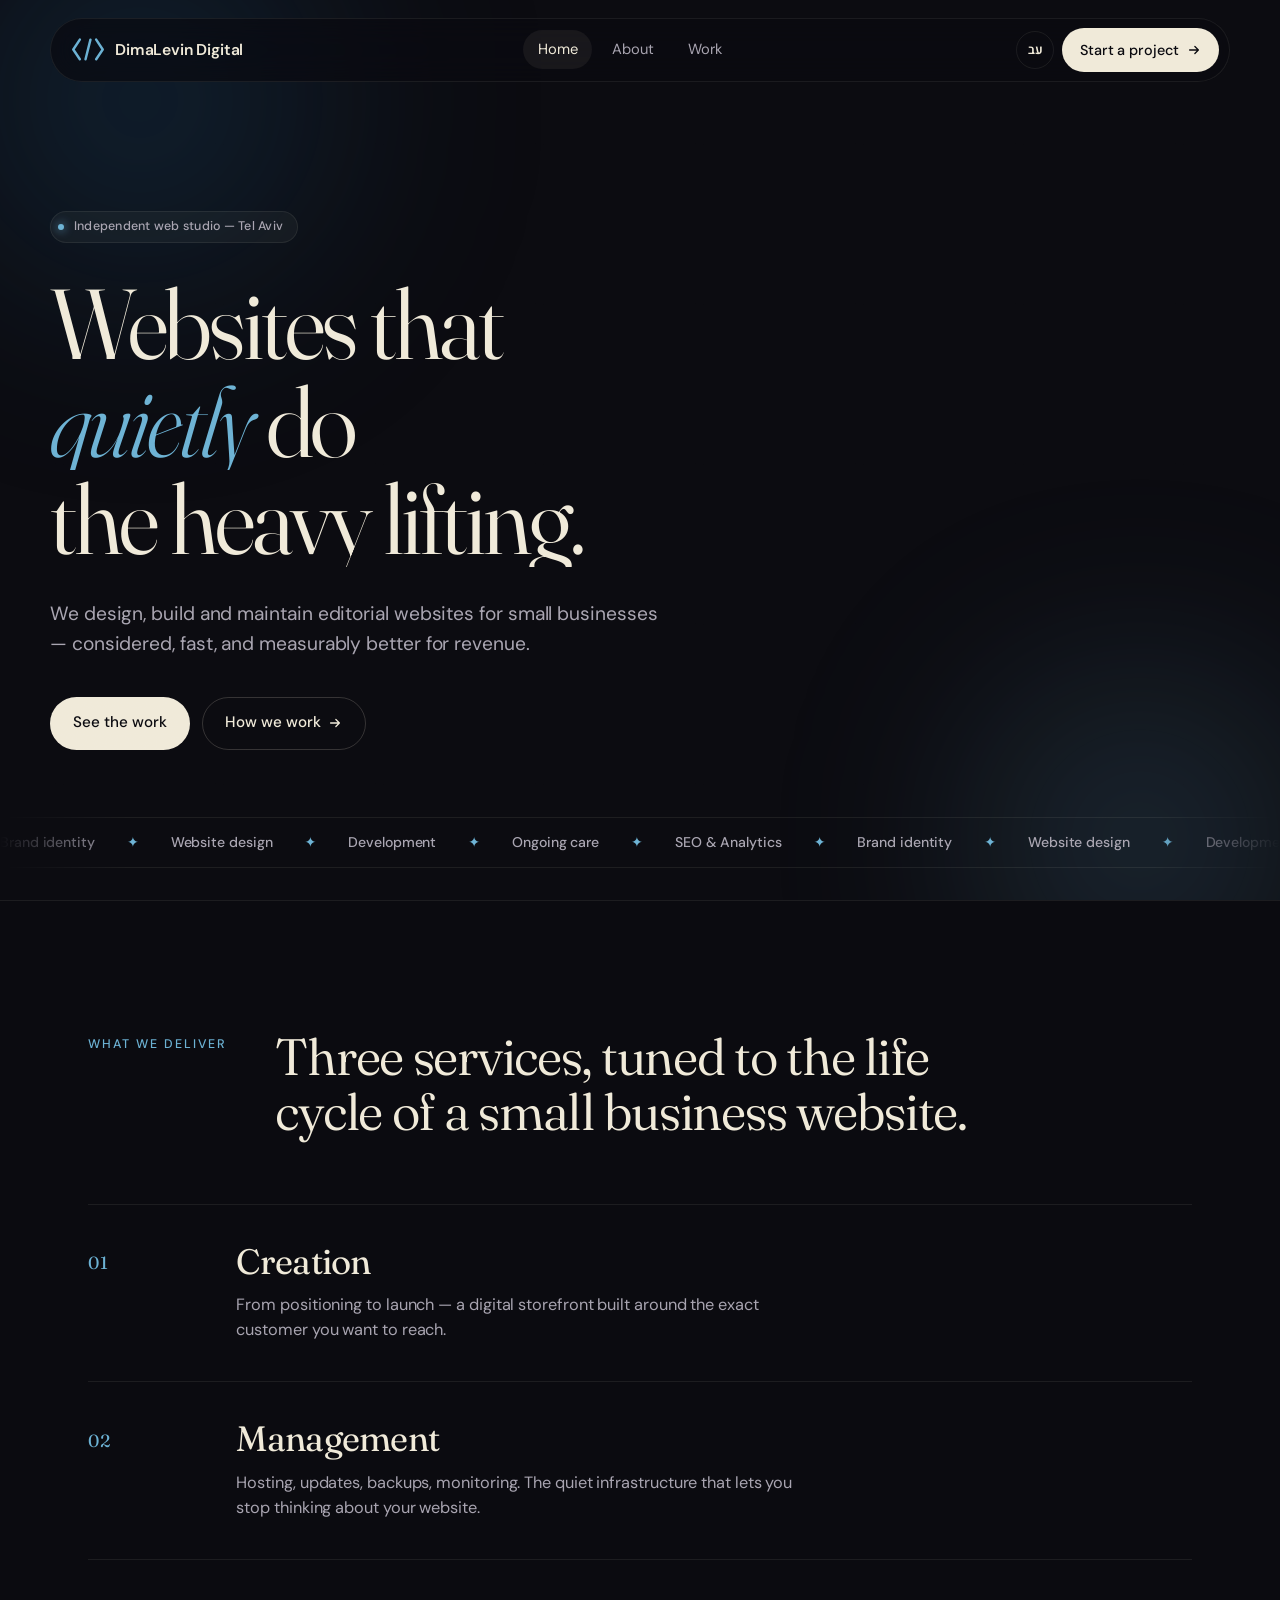
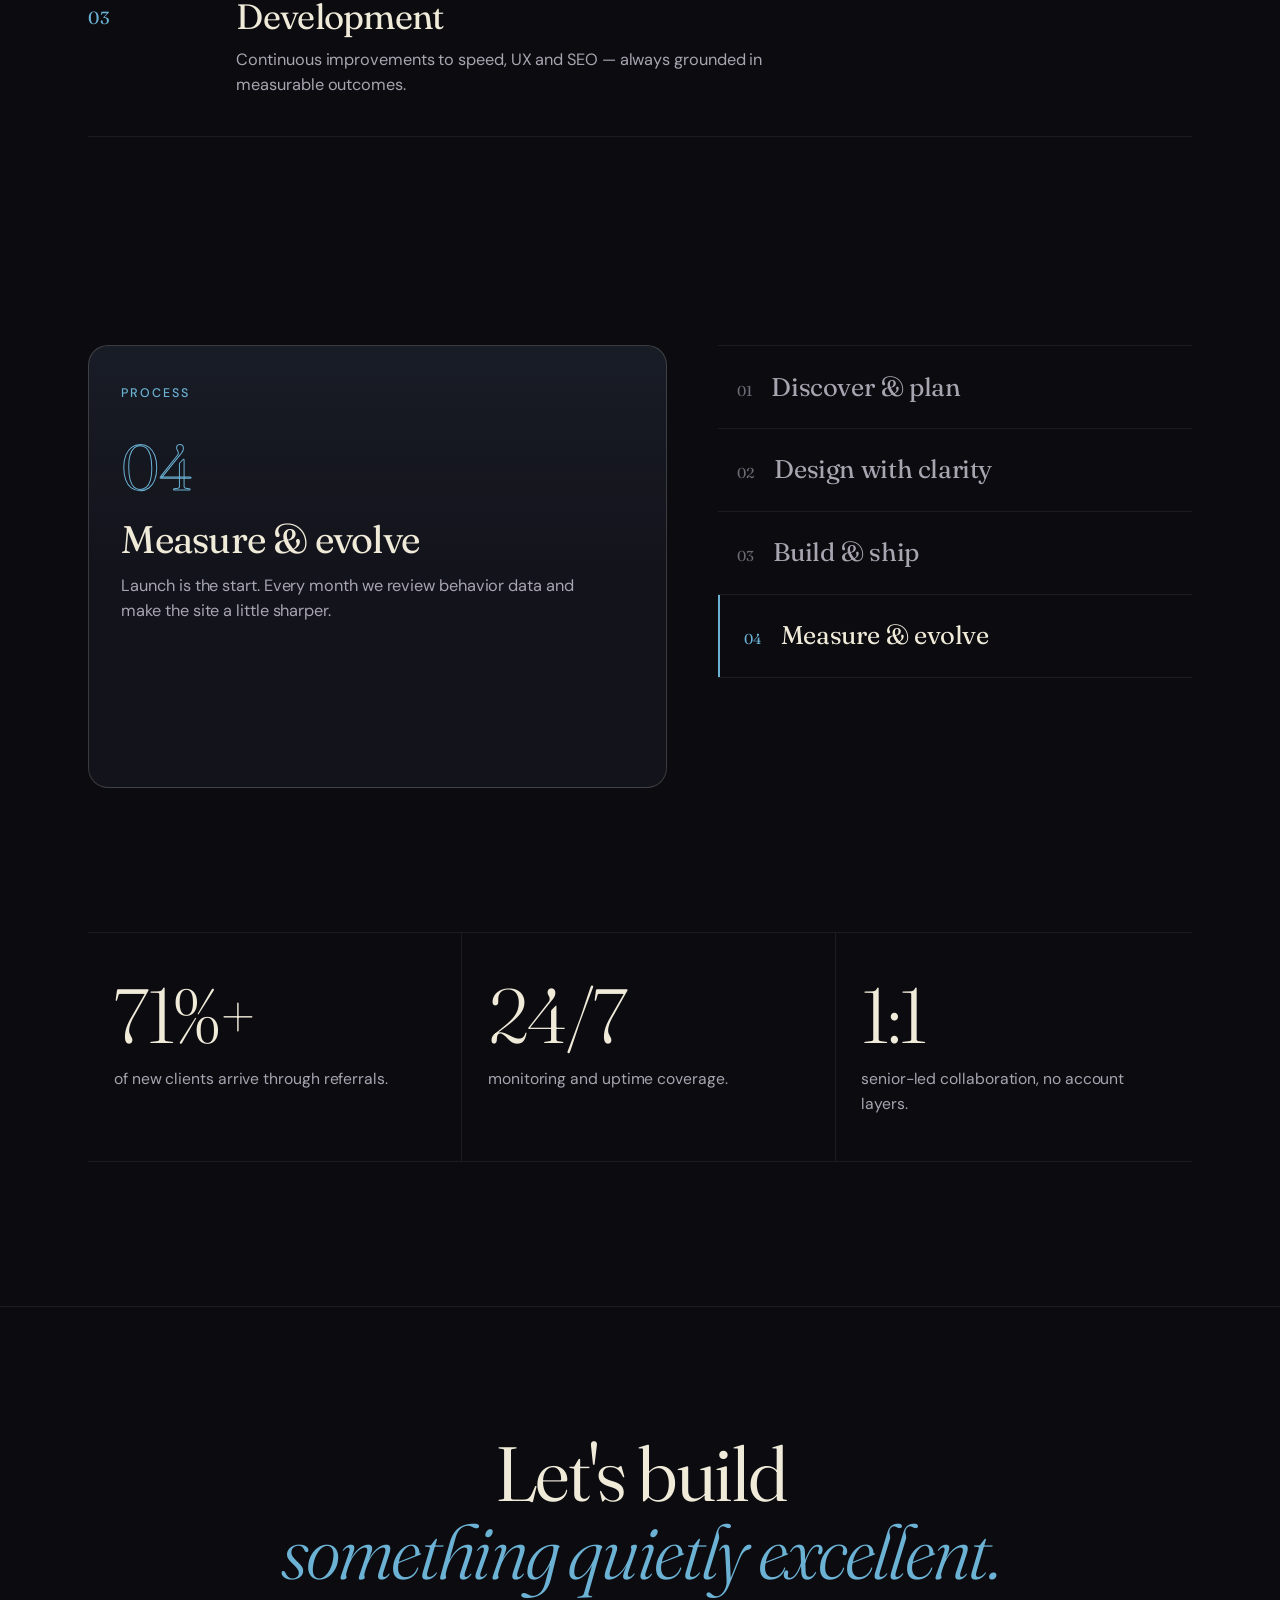
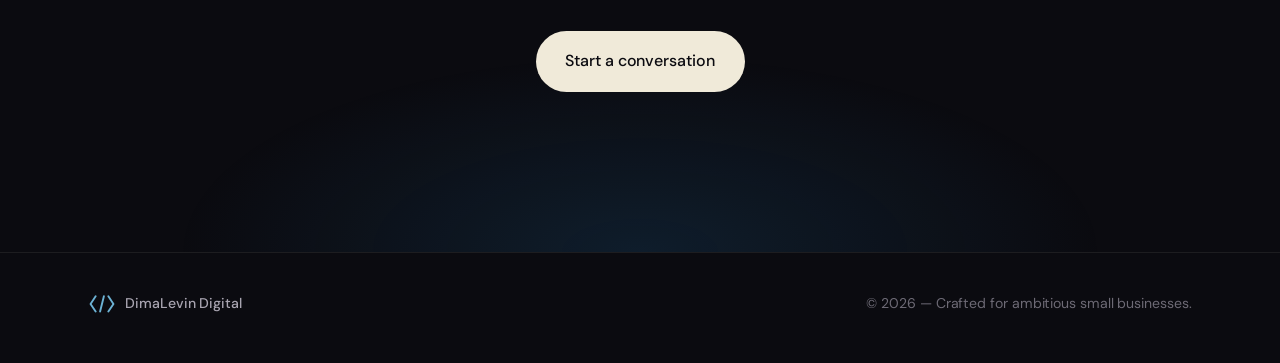
==== commit 83b6d786: "Add files via upload" ====
--- a/index.html
+++ b/index.html
@@ -4,13 +4,13 @@
     <meta charset="UTF-8" />
     <meta name="viewport" content="width=device-width, initial-scale=1.0" />
     <meta name="theme-color" content="#0b0b10" />
-    <title>PurpleFlow Studio — Websites that move business forward</title>
+    <title>DimaLevin Digital — Websites that move business forward</title>
     <meta
       name="description"
-      content="PurpleFlow Studio designs, builds, and evolves websites for small businesses that want to look premium and perform reliably."
+      content="DimaLevin Digital designs, builds, and evolves websites for small businesses that want to look premium and perform reliably."
     />
 
-    <meta property="og:title" content="PurpleFlow Studio" />
+    <meta property="og:title" content="DimaLevin Digital" />
     <meta property="og:description" content="Editorial, fast, conversion-focused websites for growing small businesses." />
     <meta property="og:type" content="website" />
 
@@ -20,6 +20,7 @@
       href="https://fonts.googleapis.com/css2?family=Fraunces:ital,opsz,wght@0,9..144,300..700;1,9..144,300..600&family=DM+Sans:opsz,wght@9..40,400;9..40,500;9..40,600;9..40,700&family=Frank+Ruhl+Libre:wght@400;500;700&family=Heebo:wght@400;500;600;700&display=swap"
       rel="stylesheet"
     />
+    <link rel="icon" href="./favicon.svg" type="image/svg+xml" />
     <link rel="stylesheet" href="./index.css" />
   </head>
   <body>
@@ -29,8 +30,12 @@
     <header class="site-header">
       <div class="header-inner">
         <a class="brand" href="./index.html">
-          <span class="brand-mark" aria-hidden="true"></span>
-          <span class="brand-name">PurpleFlow<span class="brand-dot">.</span></span>
+          <svg class="brand-mark" viewBox="0 0 44 28" aria-hidden="true" fill="none" xmlns="http://www.w3.org/2000/svg">
+            <polyline points="12,2 4,14 12,26" stroke="currentColor" stroke-width="3" stroke-linecap="round" stroke-linejoin="round"/>
+            <line x1="19" y1="26" x2="25" y2="2" stroke="currentColor" stroke-width="3" stroke-linecap="round"/>
+            <polyline points="32,2 40,14 32,26" stroke="currentColor" stroke-width="3" stroke-linecap="round" stroke-linejoin="round"/>
+          </svg>
+          <span class="brand-name">DimaLevin Digital</span>
         </a>
         <button
           class="menu-toggle"
@@ -268,8 +273,12 @@
     <footer class="site-footer">
       <div class="container footer-inner">
         <div class="footer-brand">
-          <span class="brand-mark" aria-hidden="true"></span>
-          <span>PurpleFlow Studio</span>
+          <svg class="brand-mark" viewBox="0 0 44 28" aria-hidden="true" fill="none" xmlns="http://www.w3.org/2000/svg">
+            <polyline points="12,2 4,14 12,26" stroke="currentColor" stroke-width="3" stroke-linecap="round" stroke-linejoin="round"/>
+            <line x1="19" y1="26" x2="25" y2="2" stroke="currentColor" stroke-width="3" stroke-linecap="round"/>
+            <polyline points="32,2 40,14 32,26" stroke="currentColor" stroke-width="3" stroke-linecap="round" stroke-linejoin="round"/>
+          </svg>
+          <span>DimaLevin Digital</span>
         </div>
         <p data-i18n="footer_copy">© 2026 — Crafted for ambitious small businesses.</p>
       </div>
--- a/index.css
+++ b/index.css
@@ -1,5 +1,5 @@
 /* =========================================================================
-   PurpleFlow Studio — Home
+   DimaLevin Digital — Home
    Editorial dark aesthetic. Fraunces (serif display) + DM Sans (body).
    Hebrew swaps to Frank Ruhl Libre + Heebo via html[dir="rtl"].
    ========================================================================= */
@@ -11,8 +11,8 @@
   --ink:         #f0ead9;
   --ink-dim:     #a8a4b0;
   --ink-faint:   #6d6a75;
-  --accent:      #b89bf9;
-  --accent-deep: #7c48ff;
+  --accent:      #6cb2d4;
+  --accent-deep: #1e5f8f;
   --line:        rgba(240, 234, 217, 0.08);
   --line-strong: rgba(240, 234, 217, 0.18);
 
@@ -131,13 +131,10 @@
 }
 
 .brand-mark {
-  width: 22px;
-  height: 22px;
-  border-radius: 50%;
-  background:
-    radial-gradient(circle at 30% 30%, #e7d7ff 0%, var(--accent) 40%, var(--accent-deep) 100%);
-  box-shadow: 0 0 18px rgba(184, 155, 249, 0.5);
+  width: 36px;
+  height: auto;
   flex: none;
+  color: var(--accent);
 }
 
 .brand-name { font-family: var(--font-body); }
@@ -296,13 +293,13 @@
 }
 .orb-a {
   width: 560px; height: 560px;
-  background: radial-gradient(circle, rgba(124, 72, 255, 0.7), transparent 65%);
+  background: radial-gradient(circle, rgba(30, 95, 143, 0.7), transparent 65%);
   top: -180px;
   inset-inline-start: -140px;
 }
 .orb-b {
   width: 480px; height: 480px;
-  background: radial-gradient(circle, rgba(184, 155, 249, 0.55), transparent 65%);
+  background: radial-gradient(circle, rgba(108, 178, 212, 0.55), transparent 65%);
   bottom: -180px;
   inset-inline-end: -100px;
 }
@@ -523,7 +520,7 @@
   border: 1px solid var(--line-strong);
   border-radius: var(--radius);
   background:
-    linear-gradient(180deg, rgba(184, 155, 249, 0.06), transparent 50%),
+    linear-gradient(180deg, rgba(108, 178, 212, 0.06), transparent 50%),
     var(--bg-elev);
   min-height: 420px;
 }
@@ -686,7 +683,7 @@
   content: "";
   position: absolute;
   inset: 0;
-  background: radial-gradient(ellipse 60% 60% at 50% 100%, rgba(124, 72, 255, 0.22), transparent 60%);
+  background: radial-gradient(ellipse 60% 60% at 50% 100%, rgba(30, 95, 143, 0.22), transparent 60%);
   z-index: -1;
 }
 
@@ -739,7 +736,7 @@
   color: var(--ink-dim);
   font-weight: 500;
 }
-.footer-brand .brand-mark { width: 16px; height: 16px; }
+.footer-brand .brand-mark { width: 28px; height: auto; }
 
 .footer-inner p { margin: 0; }
 
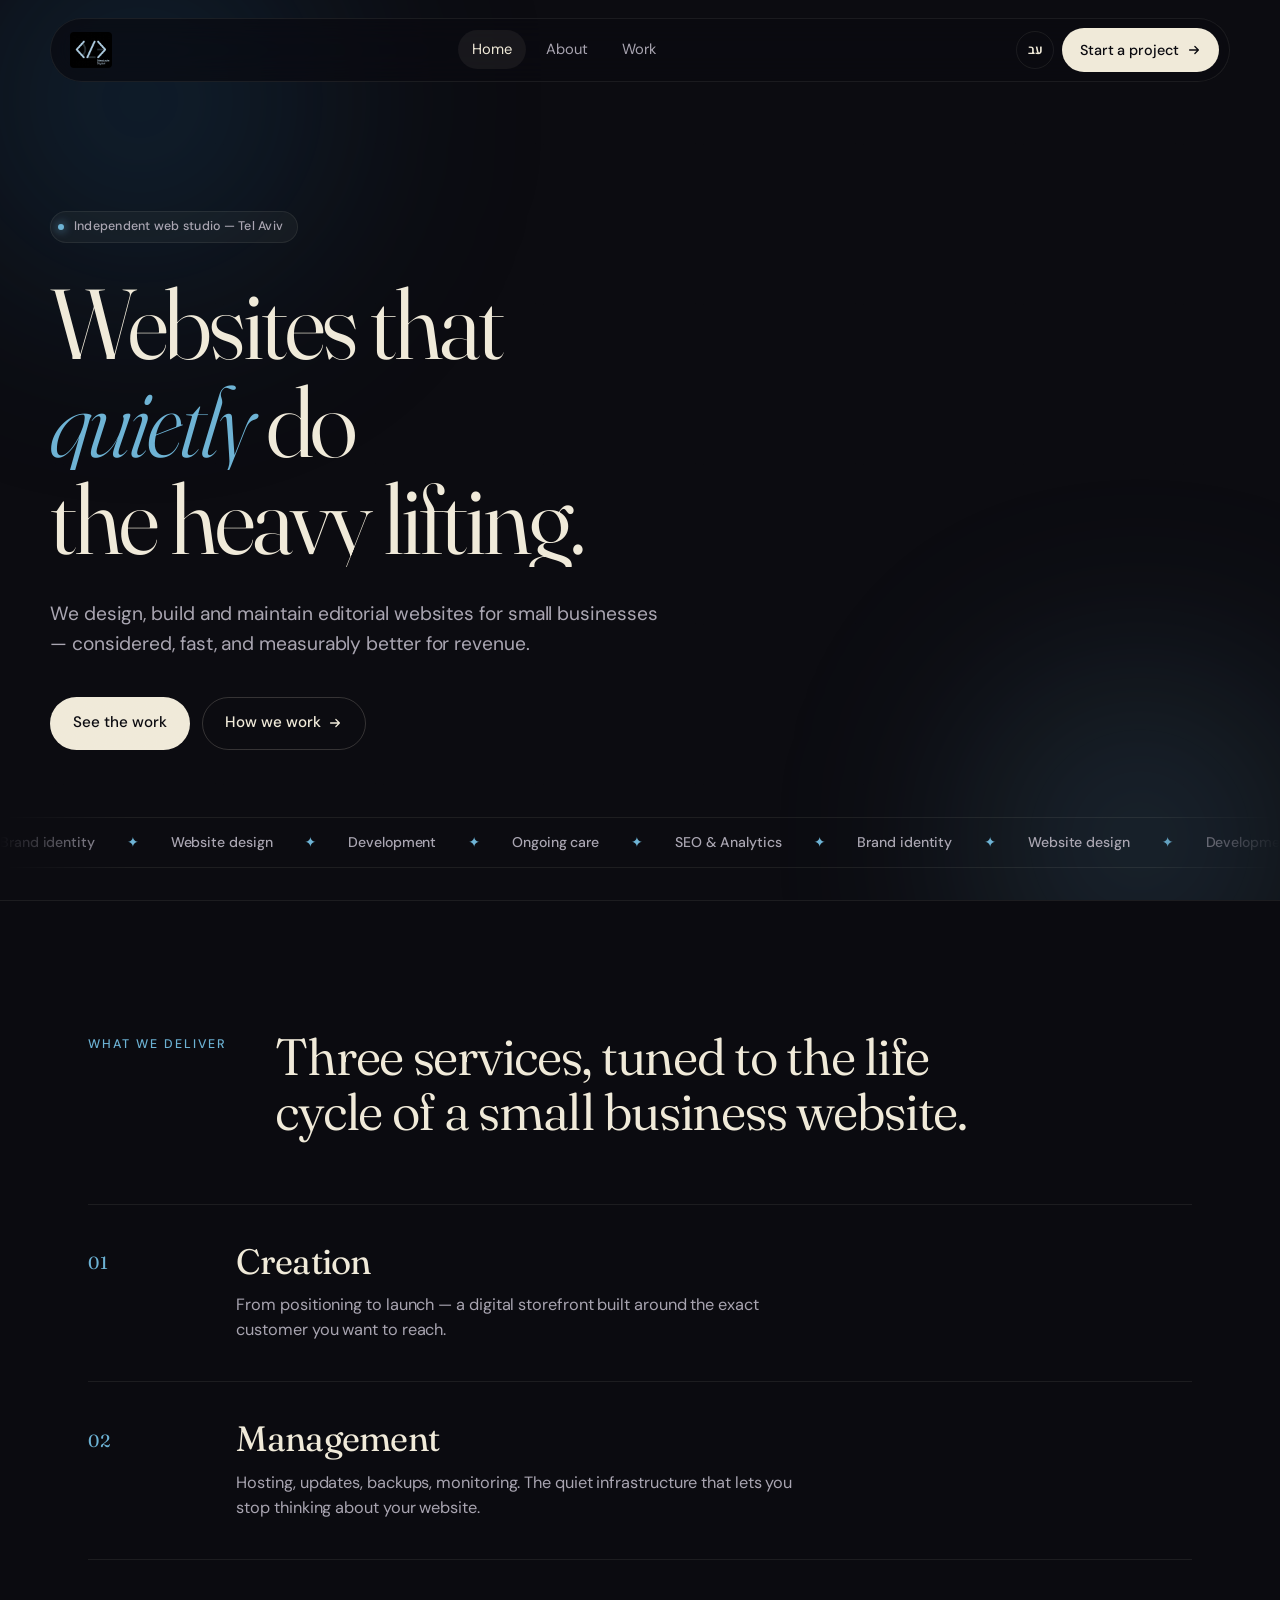
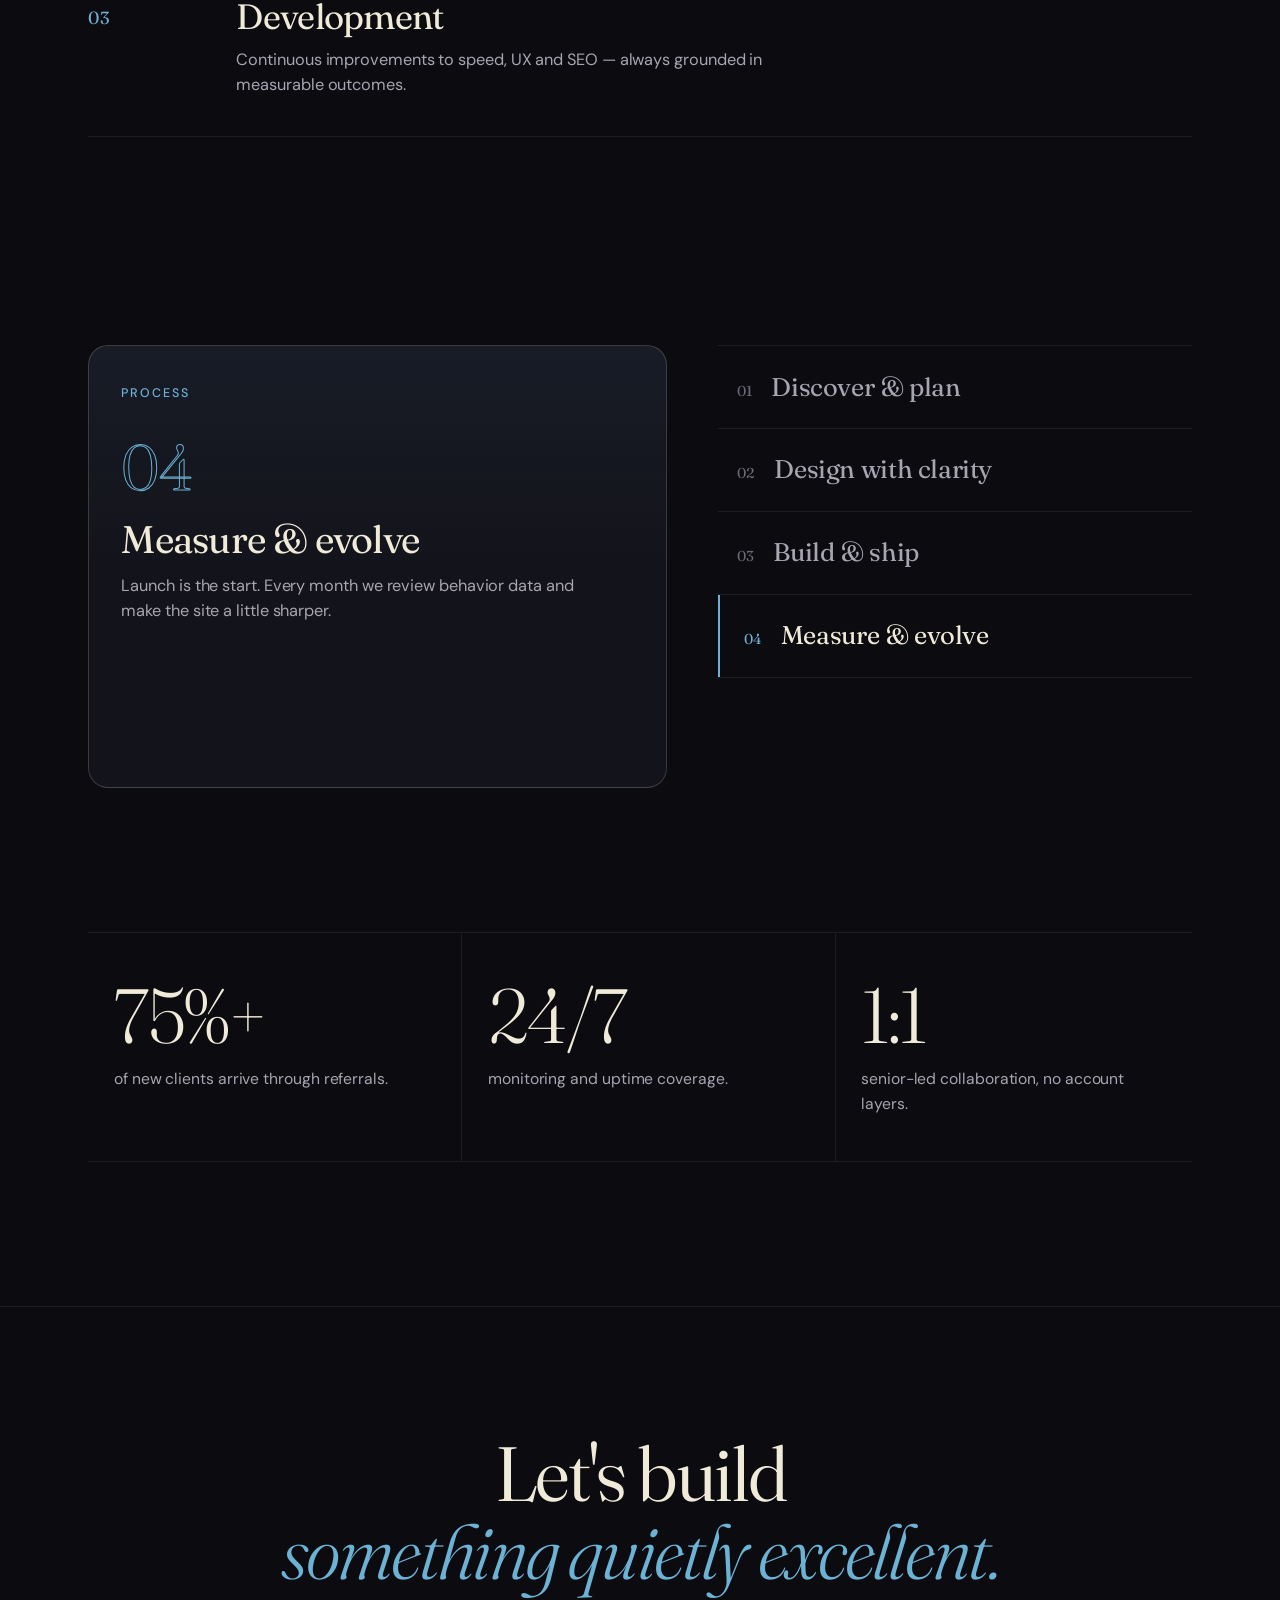
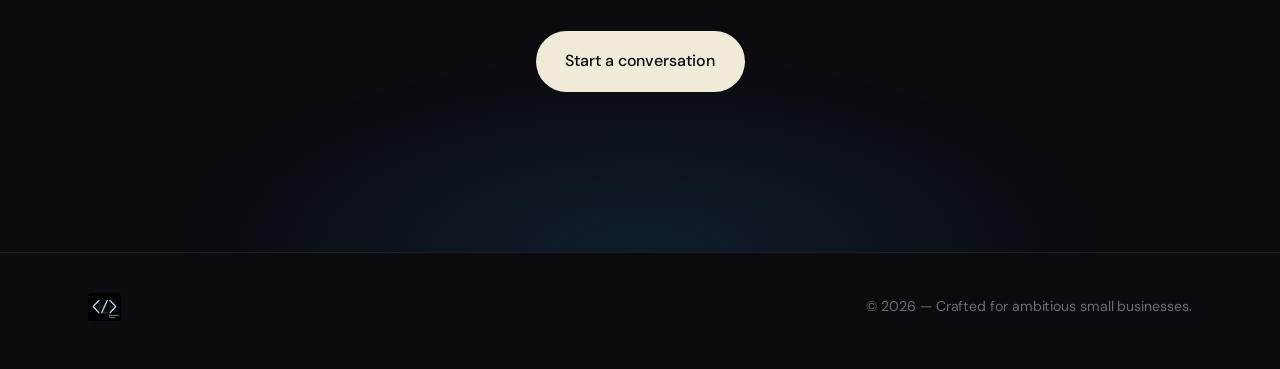
==== commit dfe7a0bc: "Add files via upload" ====
--- a/index.html
+++ b/index.html
@@ -30,12 +30,7 @@
     <header class="site-header">
       <div class="header-inner">
         <a class="brand" href="./index.html">
-          <svg class="brand-mark" viewBox="0 0 44 28" aria-hidden="true" fill="none" xmlns="http://www.w3.org/2000/svg">
-            <polyline points="12,2 4,14 12,26" stroke="currentColor" stroke-width="3" stroke-linecap="round" stroke-linejoin="round"/>
-            <line x1="19" y1="26" x2="25" y2="2" stroke="currentColor" stroke-width="3" stroke-linecap="round"/>
-            <polyline points="32,2 40,14 32,26" stroke="currentColor" stroke-width="3" stroke-linecap="round" stroke-linejoin="round"/>
-          </svg>
-          <span class="brand-name">DimaLevin Digital</span>
+          <img src="./Digital_assets/DLD_Logo.jpg" alt="DimaLevin Digital" class="brand-logo" />
         </a>
         <button
           class="menu-toggle"
@@ -273,12 +268,7 @@
     <footer class="site-footer">
       <div class="container footer-inner">
         <div class="footer-brand">
-          <svg class="brand-mark" viewBox="0 0 44 28" aria-hidden="true" fill="none" xmlns="http://www.w3.org/2000/svg">
-            <polyline points="12,2 4,14 12,26" stroke="currentColor" stroke-width="3" stroke-linecap="round" stroke-linejoin="round"/>
-            <line x1="19" y1="26" x2="25" y2="2" stroke="currentColor" stroke-width="3" stroke-linecap="round"/>
-            <polyline points="32,2 40,14 32,26" stroke="currentColor" stroke-width="3" stroke-linecap="round" stroke-linejoin="round"/>
-          </svg>
-          <span>DimaLevin Digital</span>
+          <img src="./Digital_assets/DLD_Logo.jpg" alt="DimaLevin Digital" class="brand-logo brand-logo-sm" />
         </div>
         <p data-i18n="footer_copy">© 2026 — Crafted for ambitious small businesses.</p>
       </div>
--- a/index.css
+++ b/index.css
@@ -130,15 +130,18 @@
   letter-spacing: -0.01em;
 }
 
-.brand-mark {
-  width: 36px;
-  height: auto;
+.brand-logo {
+  height: 36px;
+  width: auto;
   flex: none;
-  color: var(--accent);
-}
-
-.brand-name { font-family: var(--font-body); }
-.brand-dot  { color: var(--accent); }
+  display: block;
+  filter: invert(1) hue-rotate(180deg);
+  border-radius: 4px;
+}
+
+.brand-logo-sm {
+  height: 28px;
+}
 
 .site-nav { margin-inline: auto; }
 
@@ -736,7 +739,7 @@
   color: var(--ink-dim);
   font-weight: 500;
 }
-.footer-brand .brand-mark { width: 28px; height: auto; }
+.footer-brand .brand-logo { height: 28px; }
 
 .footer-inner p { margin: 0; }
 
@@ -810,6 +813,7 @@
   .hero-marquee { position: relative; margin-top: 3rem; bottom: auto; }
   .btn-contact span { display: none; }
   .btn-contact { padding: 0.62rem 0.8rem; }
+  .brand-logo { height: 28px; }
 }
 
 @media (prefers-reduced-motion: reduce) {
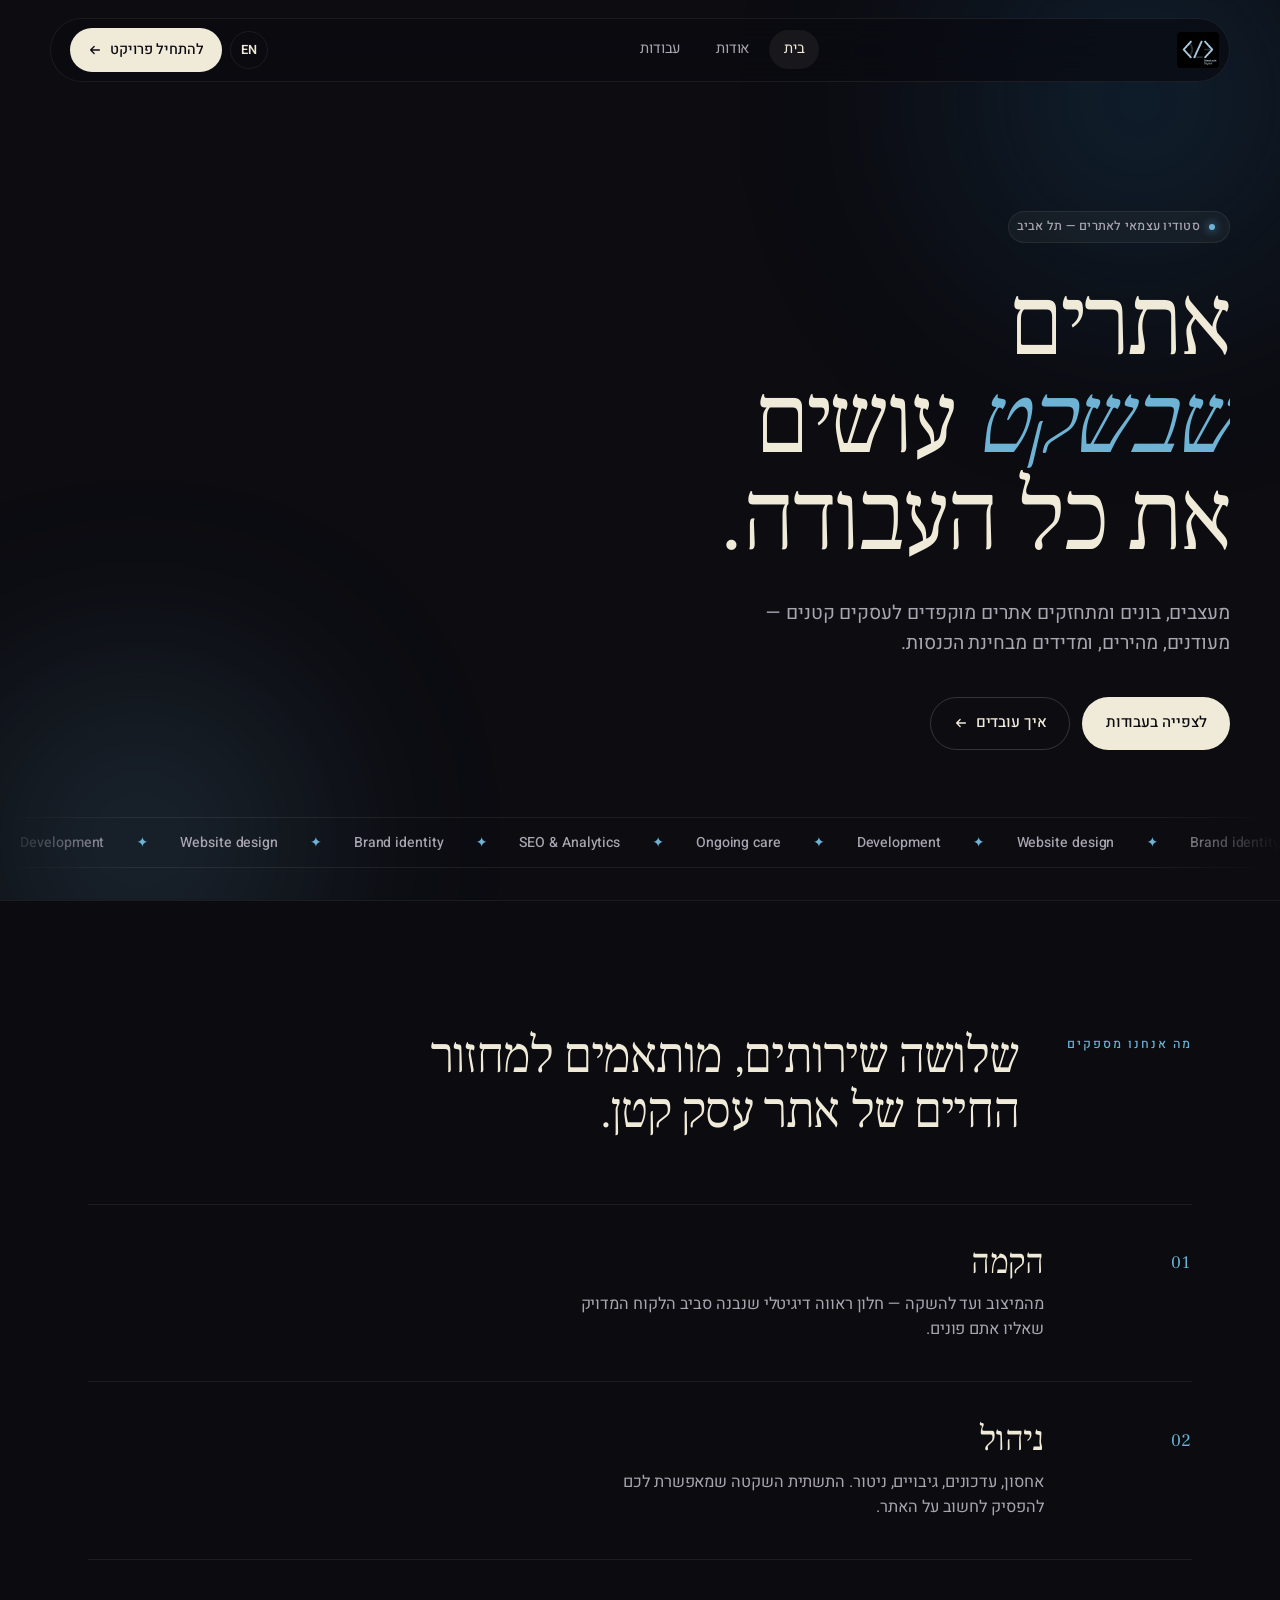
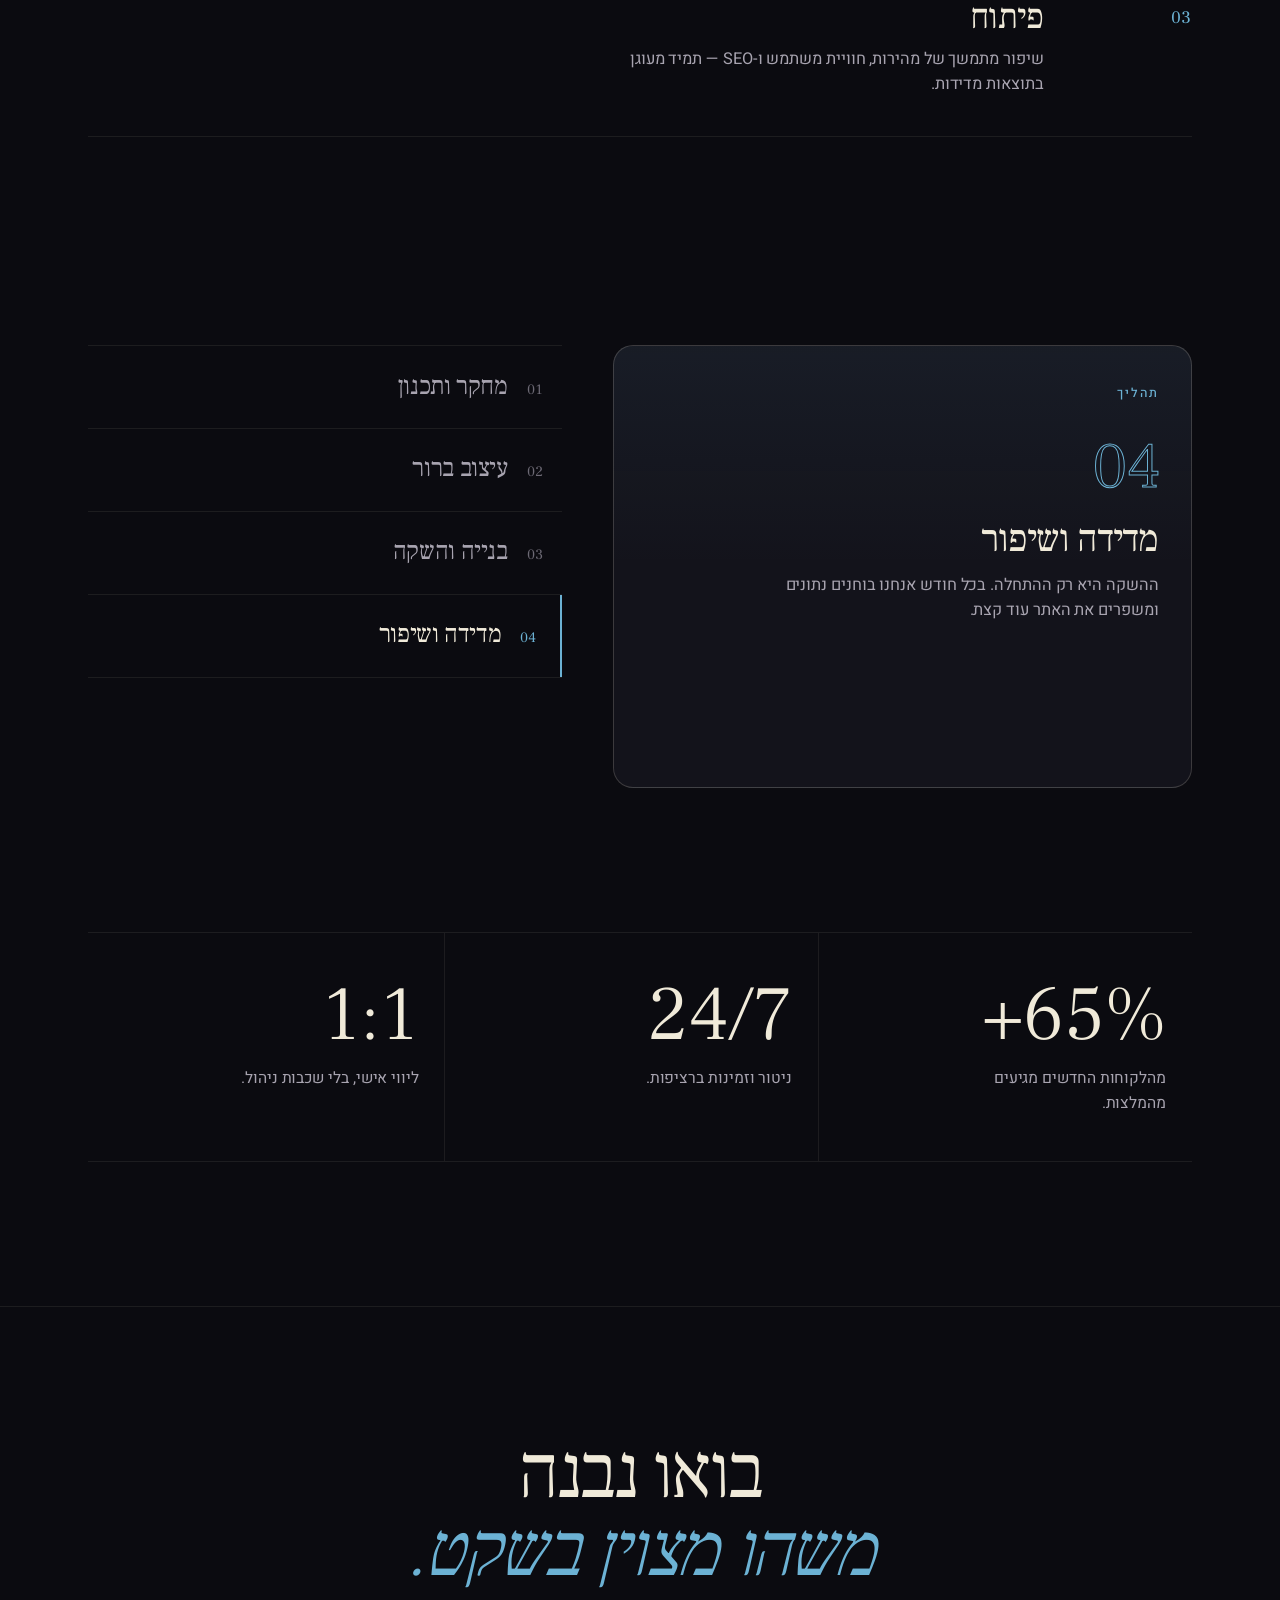
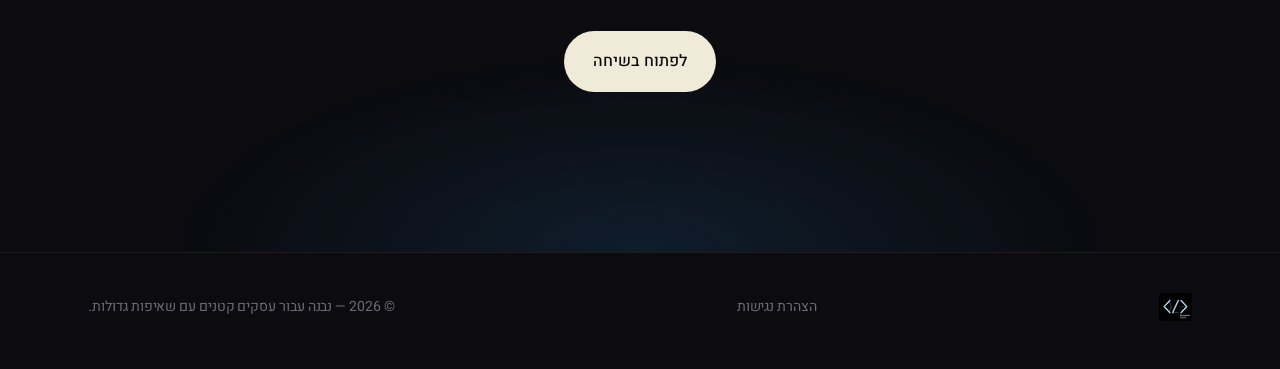
==== commit 1fad0868: "Add files via upload" ====
--- a/index.html
+++ b/index.html
@@ -1,18 +1,83 @@
 <!DOCTYPE html>
-<html lang="en" dir="ltr">
+<html lang="he" dir="rtl">
   <head>
     <meta charset="UTF-8" />
     <meta name="viewport" content="width=device-width, initial-scale=1.0" />
     <meta name="theme-color" content="#0b0b10" />
-    <title>DimaLevin Digital — Websites that move business forward</title>
-    <meta
-      name="description"
-      content="DimaLevin Digital designs, builds, and evolves websites for small businesses that want to look premium and perform reliably."
-    />
-
-    <meta property="og:title" content="DimaLevin Digital" />
-    <meta property="og:description" content="Editorial, fast, conversion-focused websites for growing small businesses." />
+    <!-- Primary SEO (Hebrew default) -->
+    <title>דימה לוין דיגיטל | אתרים שמניעים עסקים קדימה</title>
+    <meta name="description" content="סטודיו עצמאי לעיצוב ובניית אתרים לעסקים קטנים בתל אביב. מעצבים, בונים ומתחזקים אתרים מוקפדים, מהירים ומניבי הכנסות." />
+    <meta name="keywords" content="בניית אתרים, עיצוב אתרים, אתרים לעסקים קטנים, סטודיו אינטרנט, תל אביב, ישראל, web design, web development, dima levin digital, דימה לוין דיגיטל" />
+    <meta name="author" content="דימה לוין דיגיטל" />
+    <meta name="robots" content="index, follow" />
+    <meta name="geo.region" content="IL-TA" />
+    <meta name="geo.placename" content="תל אביב" />
+
+    <!-- Canonical & hreflang (update domain before publishing) -->
+    <link rel="canonical" href="https://dimalevindigital.com/" />
+    <link rel="alternate" hreflang="he" href="https://dimalevindigital.com/" />
+    <link rel="alternate" hreflang="en" href="https://dimalevindigital.com/" />
+    <link rel="alternate" hreflang="x-default" href="https://dimalevindigital.com/" />
+
+    <!-- Open Graph -->
     <meta property="og:type" content="website" />
+    <meta property="og:url" content="https://dimalevindigital.com/" />
+    <meta property="og:site_name" content="דימה לוין דיגיטל" />
+    <meta property="og:title" content="דימה לוין דיגיטל | אתרים שמניעים עסקים קדימה" />
+    <meta property="og:description" content="סטודיו עצמאי לעיצוב ובניית אתרים לעסקים קטנים בתל אביב. מעצבים, בונים ומתחזקים אתרים מוקפדים, מהירים ומניבי הכנסות." />
+    <meta property="og:locale" content="he_IL" />
+    <meta property="og:locale:alternate" content="en_US" />
+    <meta property="og:image" content="https://dimalevindigital.com/Digital_assets/DLD_Logo.jpg" />
+
+    <!-- Twitter / X Card -->
+    <meta name="twitter:card" content="summary" />
+    <meta name="twitter:title" content="דימה לוין דיגיטל | אתרים שמניעים עסקים קדימה" />
+    <meta name="twitter:description" content="סטודיו עצמאי לעיצוב ובניית אתרים לעסקים קטנים בתל אביב." />
+
+    <!-- Structured data -->
+    <script type="application/ld+json">
+    {
+      "@context": "https://schema.org",
+      "@graph": [
+        {
+          "@type": "ProfessionalService",
+          "@id": "https://dimalevindigital.com/#organization",
+          "name": "דימה לוין דיגיטל",
+          "alternateName": "DimaLevin Digital",
+          "url": "https://dimalevindigital.com",
+          "email": "dima765t@gmail.com",
+          "description": "סטודיו עצמאי לעיצוב ובניית אתרים לעסקים קטנים בתל אביב",
+          "address": {
+            "@type": "PostalAddress",
+            "addressLocality": "תל אביב",
+            "addressCountry": "IL"
+          },
+          "areaServed": { "@type": "Country", "name": "ישראל" },
+          "knowsLanguage": ["he", "en"],
+          "priceRange": "$$",
+          "serviceType": ["עיצוב אתרים", "בניית אתרים", "תחזוקת אתרים", "Web Design", "Web Development"]
+        },
+        {
+          "@type": "WebSite",
+          "@id": "https://dimalevindigital.com/#website",
+          "url": "https://dimalevindigital.com",
+          "name": "דימה לוין דיגיטל",
+          "inLanguage": ["he", "en"],
+          "publisher": { "@id": "https://dimalevindigital.com/#organization" }
+        },
+        {
+          "@type": "WebPage",
+          "@id": "https://dimalevindigital.com/#webpage",
+          "url": "https://dimalevindigital.com",
+          "name": "דימה לוין דיגיטל | אתרים שמניעים עסקים קדימה",
+          "description": "סטודיו עצמאי לעיצוב ובניית אתרים לעסקים קטנים בתל אביב.",
+          "isPartOf": { "@id": "https://dimalevindigital.com/#website" },
+          "about": { "@id": "https://dimalevindigital.com/#organization" },
+          "inLanguage": ["he", "en"]
+        }
+      ]
+    }
+    </script>
 
     <link rel="preconnect" href="https://fonts.googleapis.com" />
     <link rel="preconnect" href="https://fonts.gstatic.com" crossorigin />
@@ -24,6 +89,7 @@
     <link rel="stylesheet" href="./index.css" />
   </head>
   <body>
+    <a href="#main-content" class="skip-link" data-i18n="skip_link">Skip to main content</a>
     <div class="scroll-progress" aria-hidden="true"></div>
     <div class="grain" aria-hidden="true"></div>
 
@@ -50,7 +116,7 @@
           </ul>
         </nav>
         <div class="header-actions">
-          <button class="lang-toggle" type="button" aria-label="Toggle language">עב</button>
+          <button class="lang-toggle" type="button" aria-label="Toggle language">EN</button>
           <a
             class="btn btn-contact"
             href="https://wa.me/?text=%D7%94%D7%99%D7%99%2C%20%D7%90%D7%A9%D7%9E%D7%97%20%D7%9C%D7%A7%D7%91%D7%95%D7%A2%20%D7%A9%D7%99%D7%97%D7%AA%20%D7%94%D7%99%D7%9B%D7%A8%D7%95%D7%AA%20%D7%91%D7%A0%D7%95%D7%92%D7%A2%20%D7%9C%D7%A9%D7%99%D7%A8%D7%95%D7%AA%D7%9A."
@@ -64,7 +130,7 @@
       </div>
     </header>
 
-    <main>
+    <main id="main-content">
       <!-- HERO -->
       <section class="hero">
         <div class="hero-ambient" aria-hidden="true">
@@ -270,6 +336,7 @@
         <div class="footer-brand">
           <img src="./Digital_assets/DLD_Logo.jpg" alt="DimaLevin Digital" class="brand-logo brand-logo-sm" />
         </div>
+        <a href="./accessibility.html" class="footer-access-link" data-i18n="footer_accessibility">Accessibility Statement</a>
         <p data-i18n="footer_copy">© 2026 — Crafted for ambitious small businesses.</p>
       </div>
     </footer>
--- a/index.css
+++ b/index.css
@@ -715,6 +715,30 @@
 }
 
 /* =========================================================================
+   SKIP LINK
+   ========================================================================= */
+.skip-link {
+  position: absolute;
+  top: -60px;
+  inset-inline-start: 1rem;
+  z-index: 9999;
+  padding: 0.5rem 1.2rem;
+  background: var(--accent);
+  color: var(--bg);
+  font-family: var(--font-body);
+  font-size: 0.875rem;
+  font-weight: 600;
+  text-decoration: none;
+  border-radius: 999px;
+  transition: top 0.2s var(--ease);
+}
+.skip-link:focus {
+  top: 1rem;
+  outline: 2px solid var(--accent);
+  outline-offset: 3px;
+}
+
+/* =========================================================================
    FOOTER
    ========================================================================= */
 .site-footer {
@@ -742,6 +766,16 @@
 .footer-brand .brand-logo { height: 28px; }
 
 .footer-inner p { margin: 0; }
+
+.footer-access-link {
+  color: var(--ink-faint);
+  text-decoration: none;
+  font-size: 0.88rem;
+  transition: color 0.25s var(--ease);
+}
+.footer-access-link:hover,
+.footer-access-link:focus { color: var(--accent); text-decoration: underline; }
+.footer-access-link[aria-current="page"] { color: var(--accent); }
 
 /* =========================================================================
    REVEAL ANIMATIONS
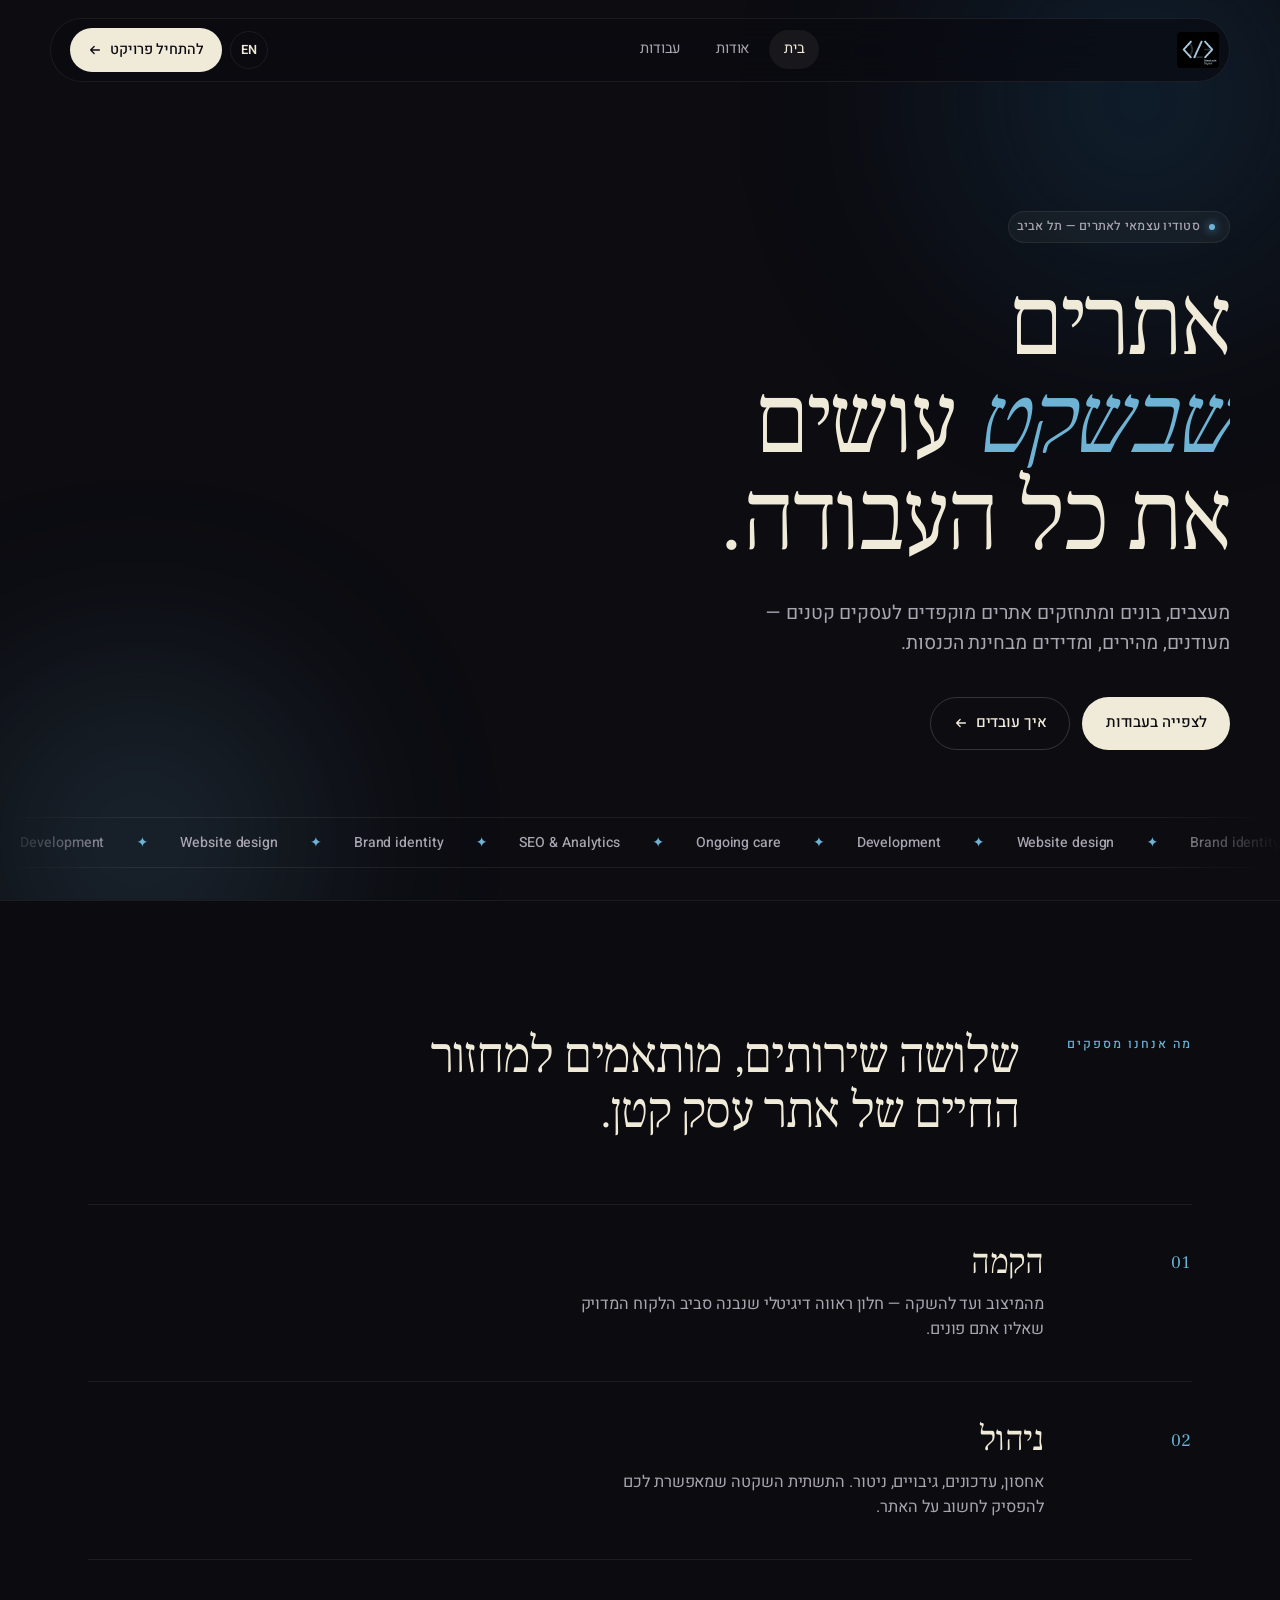
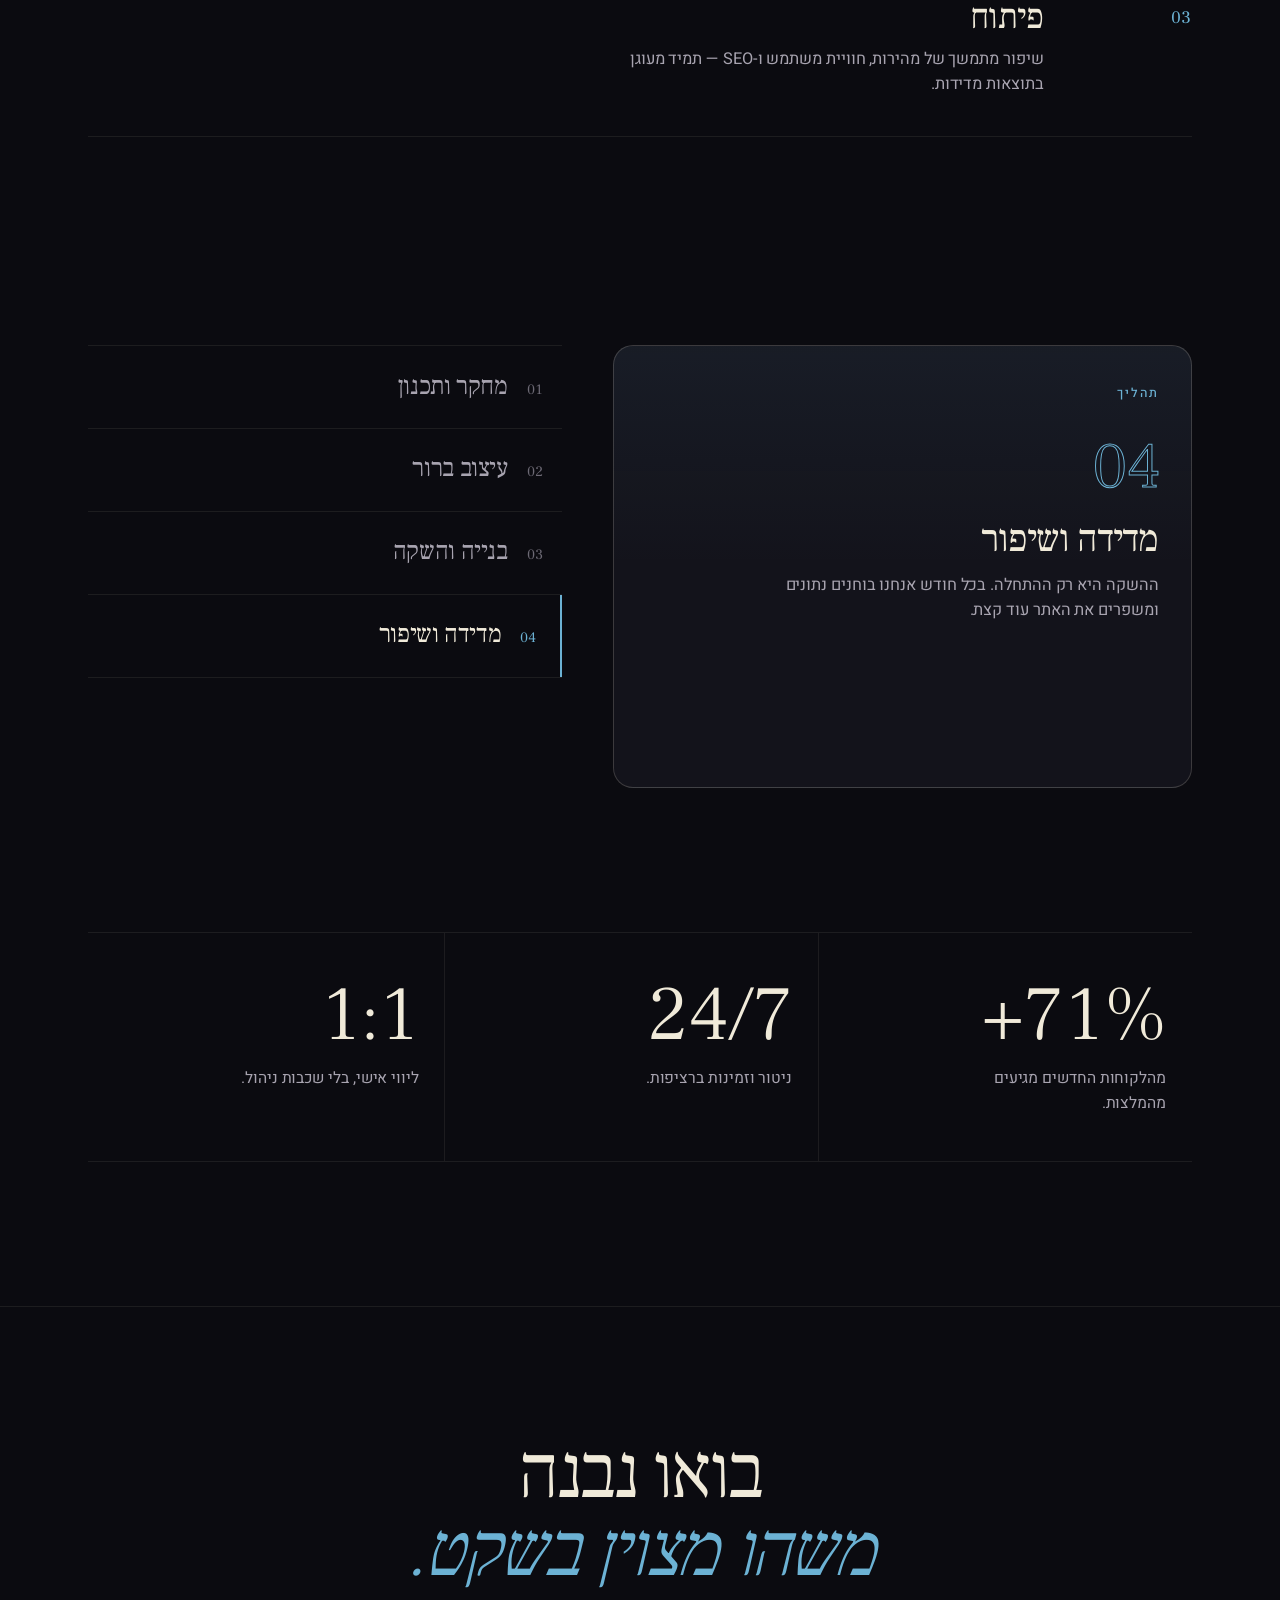
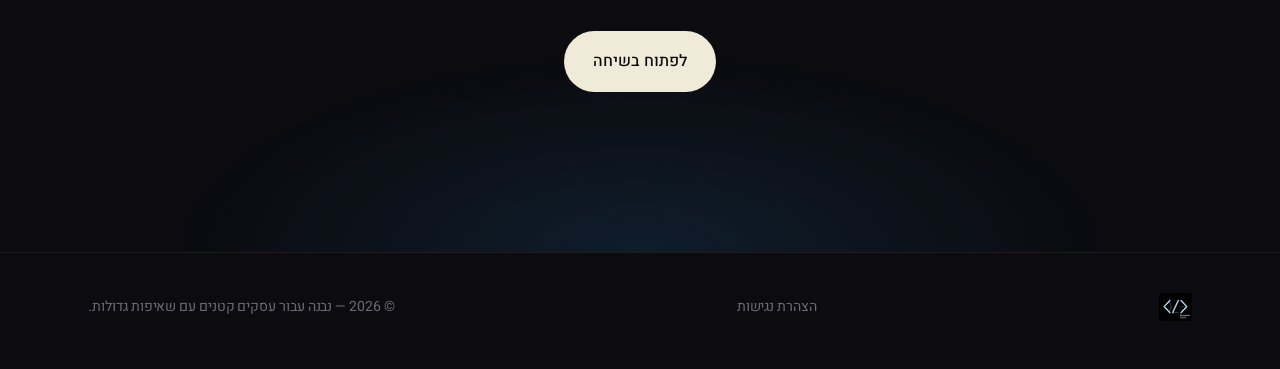
==== commit affc95c0: "Add files via upload" ====
--- a/index.html
+++ b/index.html
@@ -119,7 +119,7 @@
           <button class="lang-toggle" type="button" aria-label="Toggle language">EN</button>
           <a
             class="btn btn-contact"
-            href="https://wa.me/?text=%D7%94%D7%99%D7%99%2C%20%D7%90%D7%A9%D7%9E%D7%97%20%D7%9C%D7%A7%D7%91%D7%95%D7%A2%20%D7%A9%D7%99%D7%97%D7%AA%20%D7%94%D7%99%D7%9B%D7%A8%D7%95%D7%AA%20%D7%91%D7%A0%D7%95%D7%92%D7%A2%20%D7%9C%D7%A9%D7%99%D7%A8%D7%95%D7%AA%D7%9A."
+            href="https://wa.me/972548808002?text=%D7%94%D7%99%D7%99%2C%20%D7%90%D7%A9%D7%9E%D7%97%20%D7%9C%D7%A7%D7%91%D7%95%D7%A2%20%D7%A9%D7%99%D7%97%D7%AA%20%D7%94%D7%99%D7%9B%D7%A8%D7%95%D7%AA%20%D7%91%D7%A0%D7%95%D7%92%D7%A2%20%D7%9C%D7%A9%D7%99%D7%A8%D7%95%D7%AA%D7%9A."
             target="_blank"
             rel="noopener noreferrer"
           >
@@ -320,7 +320,7 @@
           </h2>
           <a
             class="btn btn-primary btn-large"
-            href="https://wa.me/?text=%D7%94%D7%99%D7%99%2C%20%D7%90%D7%A9%D7%9E%D7%97%20%D7%9C%D7%A7%D7%91%D7%95%D7%A2%20%D7%A9%D7%99%D7%97%D7%AA%20%D7%94%D7%99%D7%9B%D7%A8%D7%95%D7%AA%20%D7%91%D7%A0%D7%95%D7%92%D7%A2%20%D7%9C%D7%A9%D7%99%D7%A8%D7%95%D7%AA%D7%9A."
+            href="https://wa.me/972548808002?text=%D7%94%D7%99%D7%99%2C%20%D7%90%D7%A9%D7%9E%D7%97%20%D7%9C%D7%A7%D7%91%D7%95%D7%A2%20%D7%A9%D7%99%D7%97%D7%AA%20%D7%94%D7%99%D7%9B%D7%A8%D7%95%D7%AA%20%D7%91%D7%A0%D7%95%D7%92%D7%A2%20%D7%9C%D7%A9%D7%99%D7%A8%D7%95%D7%AA%D7%9A."
             target="_blank"
             rel="noopener noreferrer"
             data-i18n="cta_button"
